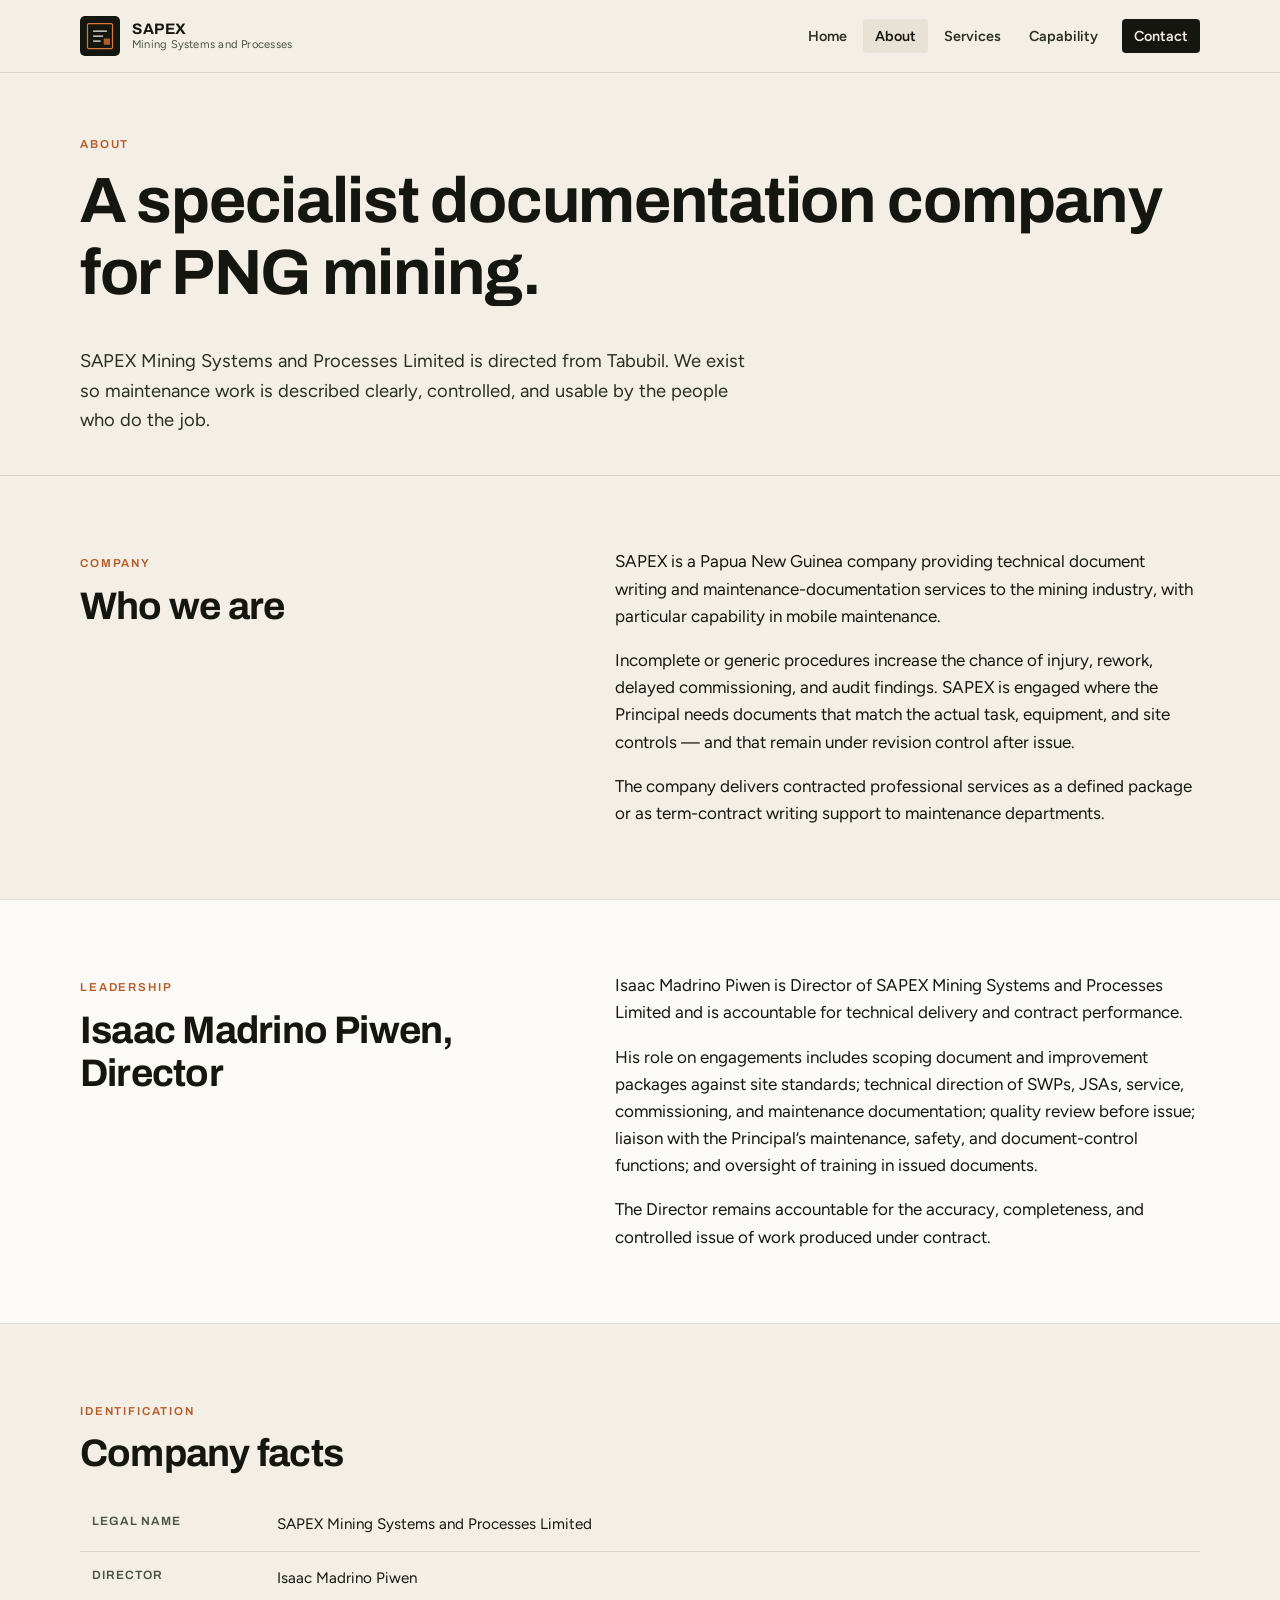
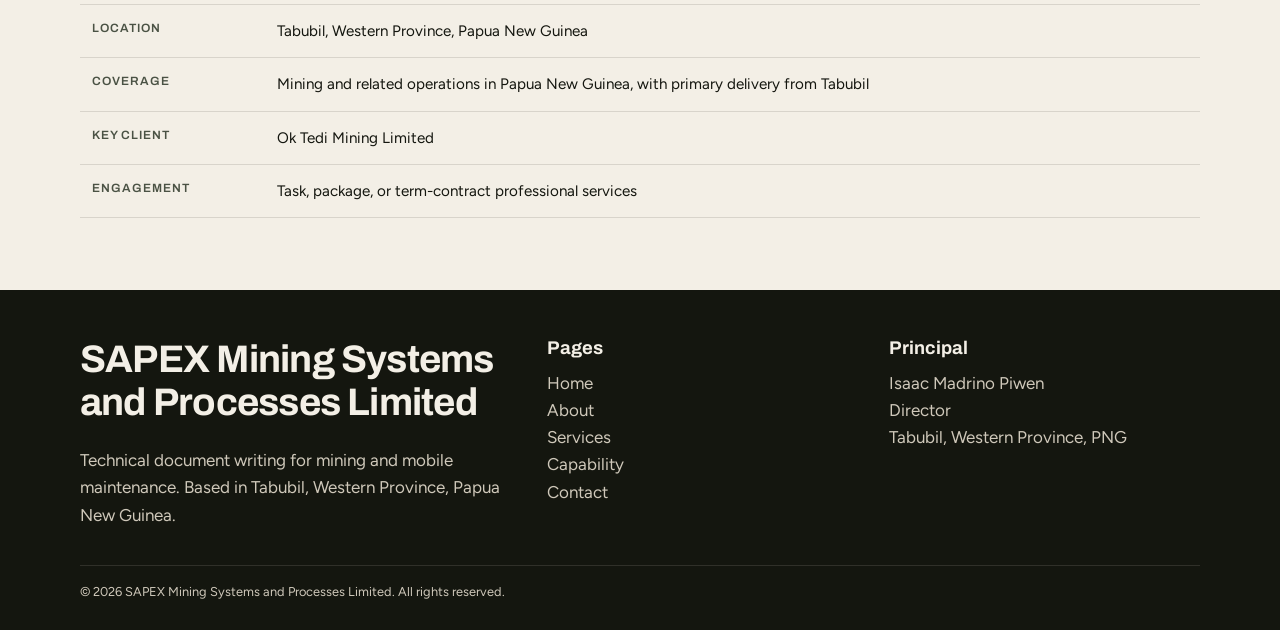
==== about.html @ cb3ca855 "Initial SAPEX website version" ====
<!DOCTYPE html>
<html lang="en-PG">
<head>
  <meta charset="utf-8">
  <meta name="viewport" content="width=device-width, initial-scale=1">
  <title>About — SAPEX Mining Systems and Processes Limited</title>
  <meta name="description" content="About SAPEX Mining Systems and Processes Limited, Director Isaac Madrino Piwen, and the Tabubil-based technical documentation practice.">
  <link rel="icon" href="assets/img/logo.svg" type="image/svg+xml">
  <link rel="preconnect" href="https://fonts.googleapis.com">
  <link rel="preconnect" href="https://fonts.gstatic.com" crossorigin>
  <link href="https://fonts.googleapis.com/css2?family=Archivo:wght@600;700&family=Figtree:wght@400;600&display=swap" rel="stylesheet">
  <link rel="stylesheet" href="assets/css/styles.css">
</head>
<body>
  <header class="site-header" id="site-header"></header>
  <main>
    <section class="page-hero">
      <div class="wrap">
        <p class="eyebrow">About</p>
        <h1>A specialist documentation company for PNG mining.</h1>
        <p class="lede">SAPEX Mining Systems and Processes Limited is directed from Tabubil. We exist so maintenance work is described clearly, controlled, and usable by the people who do the job.</p>
      </div>
    </section>

    <section class="section">
      <div class="wrap split">
        <div>
          <p class="eyebrow">Company</p>
          <h2>Who we are</h2>
        </div>
        <div>
          <p>SAPEX is a Papua New Guinea company providing technical document writing and maintenance-documentation services to the mining industry, with particular capability in mobile maintenance.</p>
          <p>Incomplete or generic procedures increase the chance of injury, rework, delayed commissioning, and audit findings. SAPEX is engaged where the Principal needs documents that match the actual task, equipment, and site controls — and that remain under revision control after issue.</p>
          <p>The company delivers contracted professional services as a defined package or as term-contract writing support to maintenance departments.</p>
        </div>
      </div>
    </section>

    <section class="section section-muted">
      <div class="wrap split">
        <div>
          <p class="eyebrow">Leadership</p>
          <h2>Isaac Madrino Piwen, Director</h2>
        </div>
        <div>
          <p>Isaac Madrino Piwen is Director of SAPEX Mining Systems and Processes Limited and is accountable for technical delivery and contract performance.</p>
          <p>His role on engagements includes scoping document and improvement packages against site standards; technical direction of SWPs, JSAs, service, commissioning, and maintenance documentation; quality review before issue; liaison with the Principal’s maintenance, safety, and document-control functions; and oversight of training in issued documents.</p>
          <p>The Director remains accountable for the accuracy, completeness, and controlled issue of work produced under contract.</p>
        </div>
      </div>
    </section>

    <section class="section">
      <div class="wrap">
        <p class="eyebrow">Identification</p>
        <h2>Company facts</h2>
        <table>
          <tbody>
            <tr><th>Legal name</th><td>SAPEX Mining Systems and Processes Limited</td></tr>
            <tr><th>Director</th><td>Isaac Madrino Piwen</td></tr>
            <tr><th>Location</th><td>Tabubil, Western Province, Papua New Guinea</td></tr>
            <tr><th>Coverage</th><td>Mining and related operations in Papua New Guinea, with primary delivery from Tabubil</td></tr>
            <tr><th>Key client</th><td>Ok Tedi Mining Limited</td></tr>
            <tr><th>Engagement</th><td>Task, package, or term-contract professional services</td></tr>
          </tbody>
        </table>
      </div>
    </section>
  </main>
  <footer class="site-footer" id="site-footer"></footer>
  <script src="assets/js/main.js"></script>
</body>
</html>
---- assets/css/styles.css ----
:root {
  --ink: #14160f;
  --ink-soft: #2a2e24;
  --paper: #f3efe6;
  --paper-2: #e8e2d6;
  --white: #fcfaf6;
  --copper: #b85a28;
  --copper-2: #d4783c;
  --slate: #4a5244;
  --line: rgba(20, 22, 15, 0.12);
  --line-strong: rgba(20, 22, 15, 0.22);
  --max: 1120px;
  --nav-h: 72px;
  --shadow: none;
  --ease: cubic-bezier(0.22, 1, 0.36, 1);
  --font: "Figtree", "Segoe UI", sans-serif;
  --display: "Archivo", "Segoe UI", sans-serif;
}

*,
*::before,
*::after {
  box-sizing: border-box;
}

html {
  scroll-behavior: smooth;
}

body {
  margin: 0;
  font-family: var(--font);
  color: var(--ink);
  background: var(--paper);
  font-size: 17px;
  line-height: 1.6;
  min-height: 100vh;
}

img,
svg {
  max-width: 100%;
  display: block;
}

a {
  color: inherit;
  text-decoration: none;
}

h1,
h2,
h3,
h4 {
  font-family: var(--display);
  font-weight: 700;
  line-height: 1.12;
  letter-spacing: -0.02em;
  margin: 0 0 0.6em;
}

h1 {
  font-size: clamp(2.4rem, 5vw, 4.2rem);
}

h2 {
  font-size: clamp(1.7rem, 3vw, 2.4rem);
}

h3 {
  font-size: 1.15rem;
  letter-spacing: 0;
}

p {
  margin: 0 0 1em;
}

p:last-child {
  margin-bottom: 0;
}

.wrap {
  width: min(var(--max), calc(100% - 40px));
  margin-inline: auto;
}

.eyebrow {
  display: inline-block;
  font-family: var(--display);
  font-size: 0.72rem;
  font-weight: 600;
  letter-spacing: 0.16em;
  text-transform: uppercase;
  color: var(--copper);
  margin-bottom: 12px;
}

.lede {
  font-size: 1.15rem;
  color: var(--ink-soft);
  max-width: 42rem;
}

/* Header */
.site-header {
  position: sticky;
  top: 0;
  z-index: 40;
  background: rgba(243, 239, 230, 0.92);
  backdrop-filter: blur(12px);
  border-bottom: 1px solid var(--line);
}

.nav {
  height: var(--nav-h);
  display: flex;
  align-items: center;
  justify-content: space-between;
  gap: 24px;
}

.brand {
  display: flex;
  align-items: center;
  gap: 12px;
  min-width: 0;
}

.brand img {
  width: 40px;
  height: 40px;
}

.brand-text {
  display: flex;
  flex-direction: column;
  line-height: 1.1;
}

.brand-text strong {
  font-family: var(--display);
  font-size: 0.95rem;
  letter-spacing: 0.04em;
}

.brand-text span {
  font-size: 0.7rem;
  color: var(--slate);
  letter-spacing: 0.02em;
}

.nav-links {
  display: flex;
  align-items: center;
  gap: 4px;
  list-style: none;
  margin: 0;
  padding: 0;
}

.nav-links a {
  padding: 8px 12px;
  font-size: 0.9rem;
  font-weight: 600;
  color: var(--ink-soft);
  border-radius: 4px;
}

.nav-links a:hover,
.nav-links a[aria-current="page"] {
  color: var(--ink);
  background: var(--paper-2);
}

.nav-cta {
  background: var(--ink) !important;
  color: var(--paper) !important;
  margin-left: 8px;
}

.nav-cta:hover {
  background: var(--copper) !important;
}

.menu-toggle {
  display: none;
  border: 1px solid var(--line-strong);
  background: transparent;
  width: 44px;
  height: 44px;
  border-radius: 4px;
  cursor: pointer;
}

.menu-toggle span {
  display: block;
  width: 18px;
  height: 2px;
  background: var(--ink);
  margin: 4px auto;
}

/* Buttons */
.btn {
  display: inline-flex;
  align-items: center;
  justify-content: center;
  gap: 8px;
  min-height: 48px;
  padding: 0 22px;
  font-family: var(--display);
  font-weight: 600;
  font-size: 0.92rem;
  letter-spacing: 0.02em;
  border-radius: 4px;
  border: 1px solid transparent;
  cursor: pointer;
  transition: background 0.2s var(--ease), color 0.2s var(--ease);
}

.btn-primary {
  background: var(--copper);
  color: var(--white);
}

.btn-primary:hover {
  background: var(--ink);
}

.btn-ghost {
  background: transparent;
  color: var(--ink);
  border-color: var(--line-strong);
}

.btn-ghost:hover {
  background: var(--ink);
  color: var(--paper);
}

.btn-row {
  display: flex;
  flex-wrap: wrap;
  gap: 12px;
  margin-top: 28px;
}

/* Hero */
.hero {
  padding: 72px 0 64px;
  border-bottom: 1px solid var(--line);
  background:
    linear-gradient(90deg, transparent 79px, var(--line) 79px, var(--line) 80px, transparent 80px),
    linear-gradient(var(--paper), var(--paper));
  background-size: 80px 80px, auto;
}

.hero-grid {
  display: grid;
  grid-template-columns: 1.3fr 0.9fr;
  gap: 48px;
  align-items: end;
}

.hero-panel {
  background: var(--ink);
  color: var(--paper);
  padding: 28px;
  min-height: 280px;
  display: flex;
  flex-direction: column;
  justify-content: space-between;
}

.hero-panel p {
  color: #cfc8ba;
  font-size: 0.95rem;
}

.hero-meta {
  display: grid;
  grid-template-columns: 1fr 1fr;
  gap: 16px;
  margin-top: 24px;
  padding-top: 20px;
  border-top: 1px solid rgba(243, 239, 230, 0.16);
}

.hero-meta span {
  display: block;
  font-size: 0.7rem;
  letter-spacing: 0.12em;
  text-transform: uppercase;
  color: var(--copper-2);
}

.hero-meta strong {
  font-family: var(--display);
  font-size: 0.95rem;
  font-weight: 600;
}

/* Sections */
.section {
  padding: 72px 0;
}

.section-muted {
  background: var(--white);
  border-block: 1px solid var(--line);
}

.split {
  display: grid;
  grid-template-columns: 0.9fr 1.1fr;
  gap: 56px;
  align-items: start;
}

.cards {
  display: grid;
  grid-template-columns: repeat(3, 1fr);
  gap: 16px;
}

.card {
  background: var(--white);
  border: 1px solid var(--line);
  padding: 22px;
  min-height: 180px;
}

.card-dark {
  background: var(--ink);
  color: var(--paper);
  border-color: var(--ink);
}

.card-dark p {
  color: #cfc8ba;
}

.card h3 {
  margin-bottom: 8px;
}

.num {
  font-family: var(--display);
  font-size: 0.75rem;
  letter-spacing: 0.14em;
  color: var(--copper);
  margin-bottom: 10px;
}

.list-plain {
  list-style: none;
  margin: 0;
  padding: 0;
}

.list-plain li {
  padding: 12px 0;
  border-bottom: 1px solid var(--line);
  display: flex;
  justify-content: space-between;
  gap: 16px;
}

.list-plain li:last-child {
  border-bottom: 0;
}

.stat-row {
  display: grid;
  grid-template-columns: repeat(4, 1fr);
  gap: 1px;
  background: var(--line-strong);
  border: 1px solid var(--line-strong);
}

.stat {
  background: var(--paper);
  padding: 22px;
}

.stat b {
  display: block;
  font-family: var(--display);
  font-size: 1.35rem;
  margin-bottom: 4px;
}

.stat span {
  color: var(--slate);
  font-size: 0.88rem;
}

.page-hero {
  padding: 56px 0 40px;
  border-bottom: 1px solid var(--line);
}

.service-block {
  display: grid;
  grid-template-columns: 180px 1fr;
  gap: 24px;
  padding: 28px 0;
  border-bottom: 1px solid var(--line);
}

.service-block:last-child {
  border-bottom: 0;
}

table {
  width: 100%;
  border-collapse: collapse;
  font-size: 0.95rem;
}

th,
td {
  text-align: left;
  padding: 14px 12px;
  border-bottom: 1px solid var(--line);
  vertical-align: top;
}

th {
  font-family: var(--display);
  font-size: 0.75rem;
  letter-spacing: 0.08em;
  text-transform: uppercase;
  color: var(--slate);
  font-weight: 600;
}

.form {
  display: grid;
  gap: 14px;
}

label {
  display: grid;
  gap: 6px;
  font-size: 0.88rem;
  font-weight: 600;
}

input,
select,
textarea {
  font: inherit;
  padding: 12px 14px;
  border: 1px solid var(--line-strong);
  background: var(--white);
  color: var(--ink);
  border-radius: 4px;
}

textarea {
  min-height: 140px;
  resize: vertical;
}

.form-status {
  min-height: 1.4em;
  font-size: 0.92rem;
}

.form-status.ok {
  color: #2d5a32;
}

.form-status.err {
  color: #8a2a1a;
}

.site-footer {
  background: var(--ink);
  color: #cfc8ba;
  padding: 48px 0 28px;
}

.footer-grid {
  display: grid;
  grid-template-columns: 1.4fr 1fr 1fr;
  gap: 32px;
  margin-bottom: 36px;
}

.site-footer h2,
.site-footer h3 {
  color: var(--paper);
}

.site-footer a:hover {
  color: var(--copper-2);
}

.legal {
  border-top: 1px solid rgba(243, 239, 230, 0.12);
  padding-top: 16px;
  font-size: 0.8rem;
}

@media (max-width: 900px) {
  .hero-grid,
  .split,
  .cards,
  .stat-row,
  .footer-grid,
  .service-block {
    grid-template-columns: 1fr;
  }

  .menu-toggle {
    display: inline-block;
  }

  .nav-links {
    display: none;
    position: absolute;
    left: 0;
    right: 0;
    top: var(--nav-h);
    background: var(--paper);
    border-bottom: 1px solid var(--line);
    flex-direction: column;
    align-items: stretch;
    padding: 12px 20px 20px;
  }

  .nav-links.open {
    display: flex;
  }

  .nav-cta {
    margin-left: 0;
    text-align: center;
  }
}

@media (max-width: 640px) {
  .wrap {
    width: min(var(--max), calc(100% - 28px));
  }

  .hero {
    padding-top: 40px;
  }

  .hero-meta {
    grid-template-columns: 1fr;
  }
}
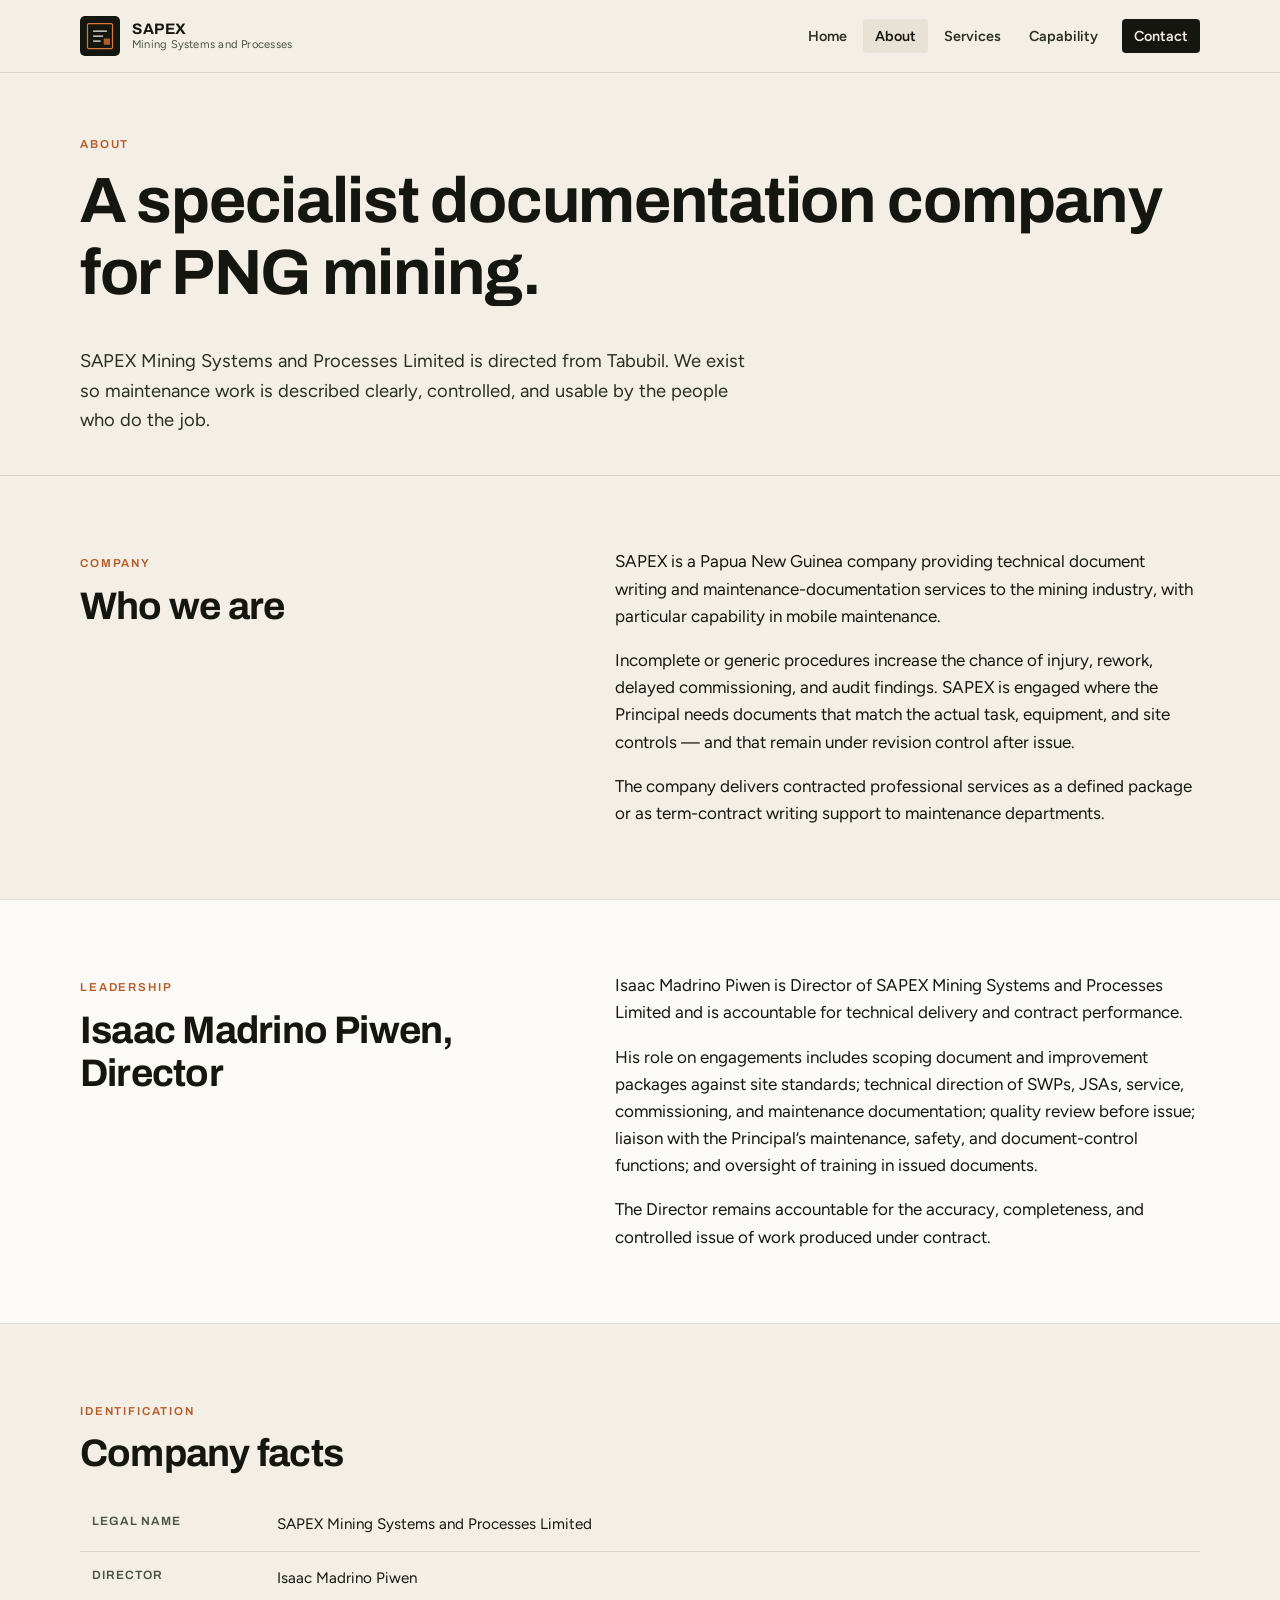
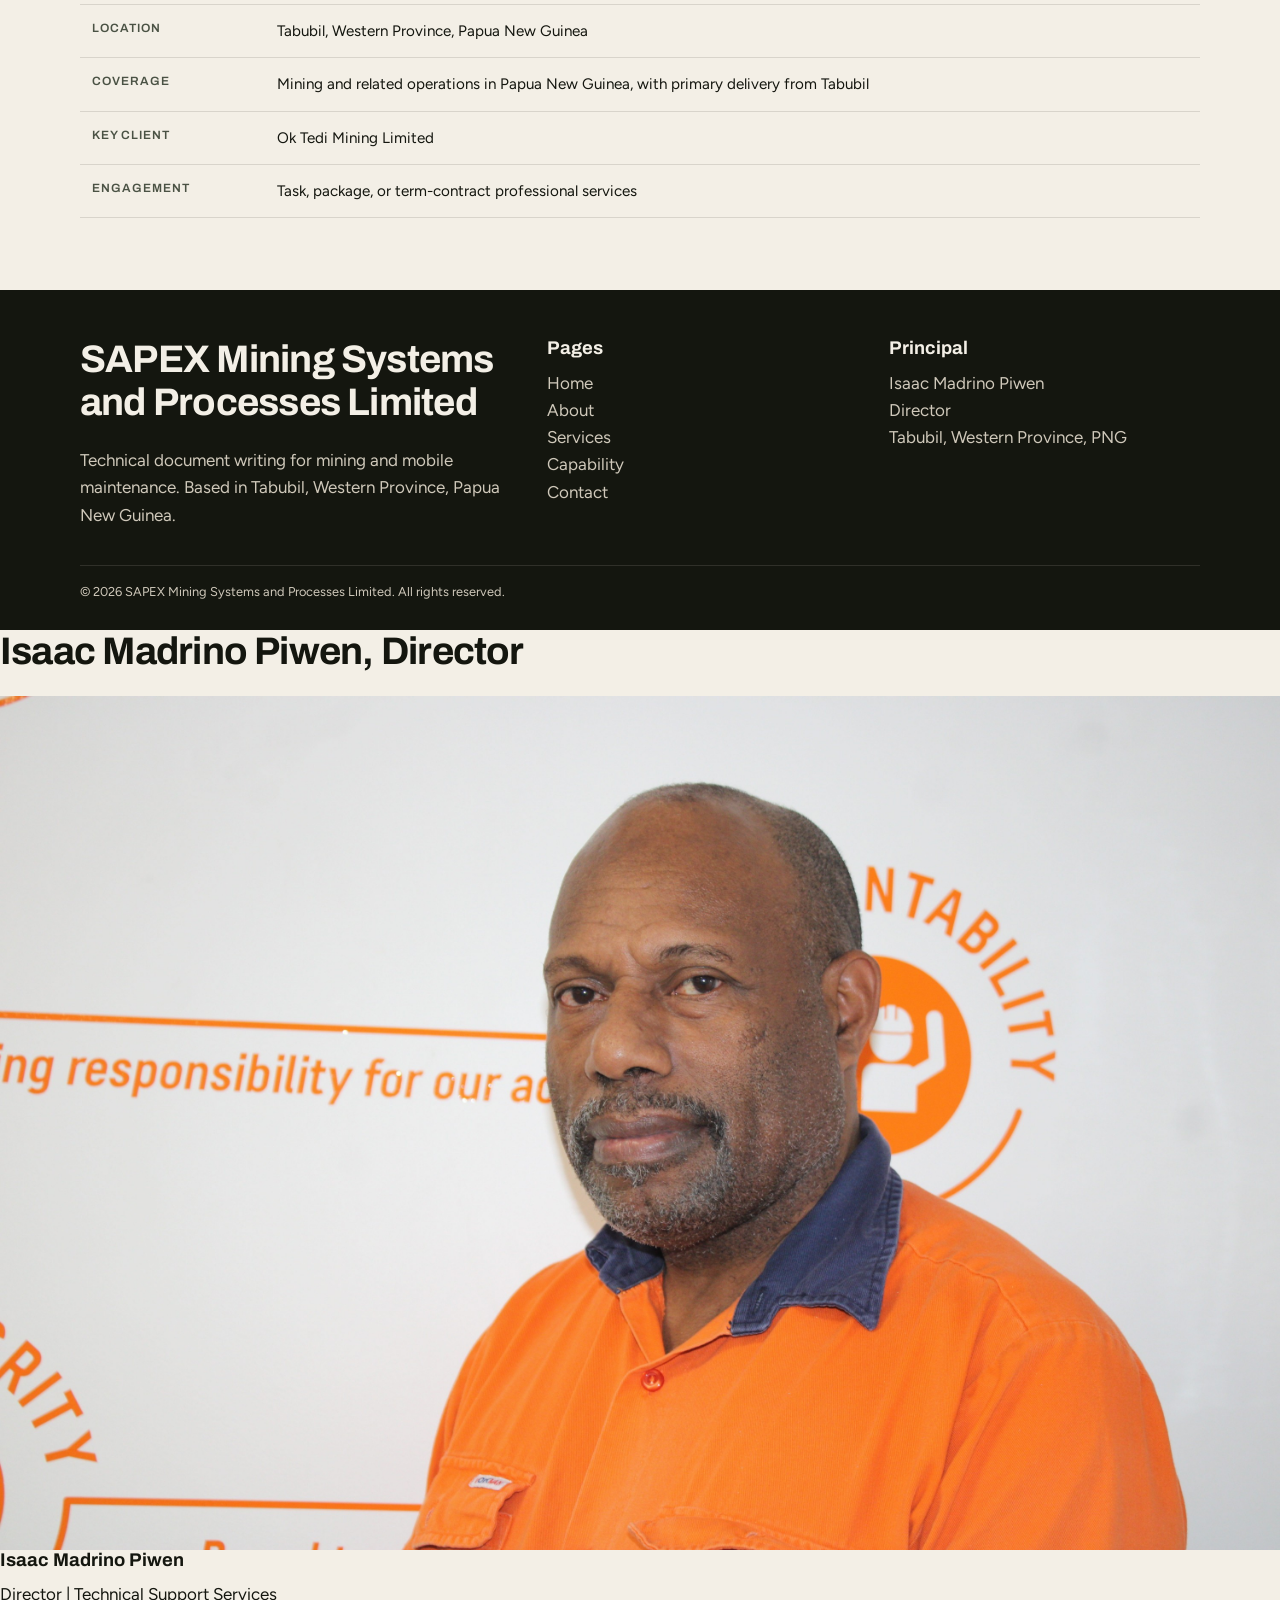
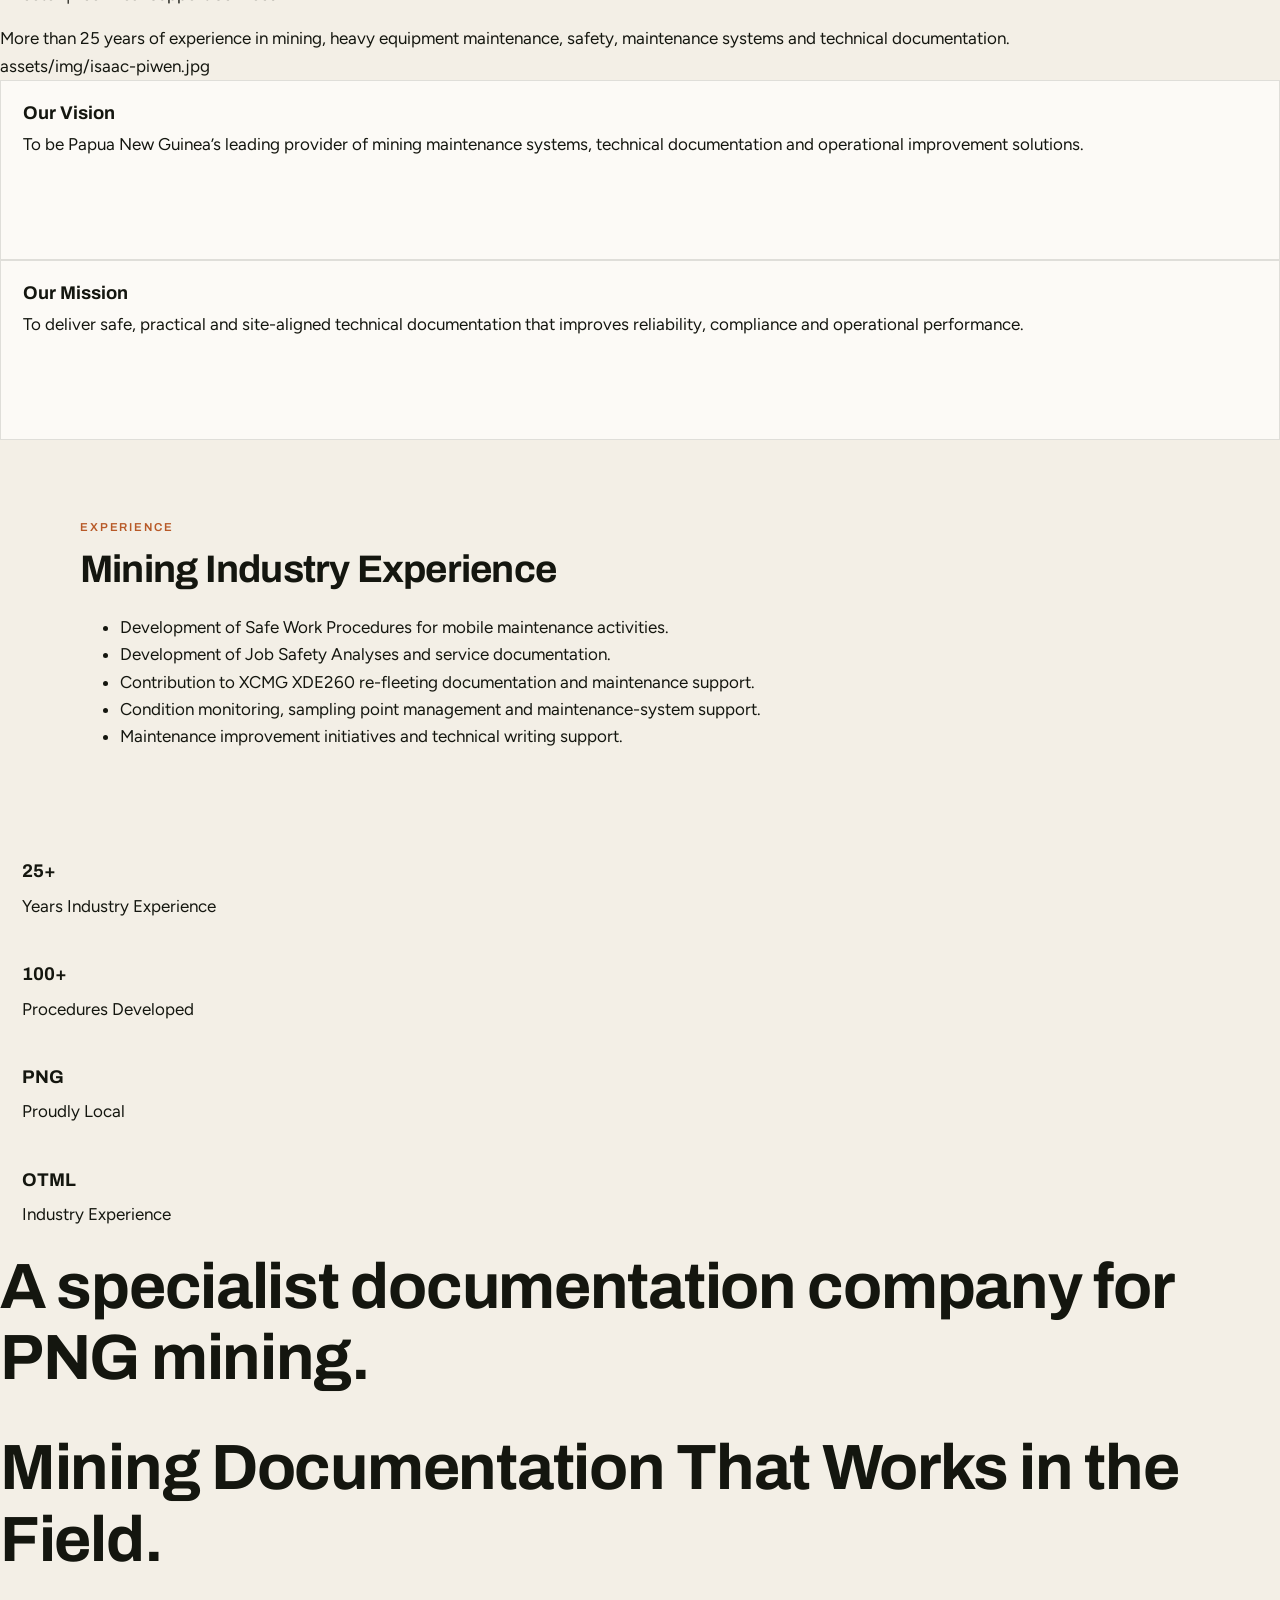
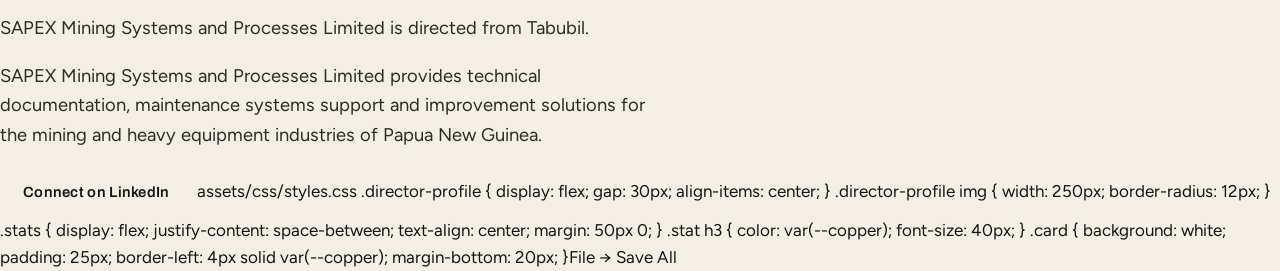
==== commit 77cadd61: "Added director profile and images" ====
--- a/about.html
+++ b/about.html
@@ -70,4 +70,165 @@
   <footer class="site-footer" id="site-footer"></footer>
   <script src="assets/js/main.js"></script>
 </body>
-</html>
+</html><h2>Isaac Madrino Piwen, Director</h2>
+<div class="director-profile">
+  <img src="assets/img/isaac-piwen.jpg"
+       alt="Director of SAPEX">
+
+  <div>
+    <h3>Isaac Madrino Piwen</h3>
+    <p>Director | Technical Support Services</p>
+
+    <p>
+      More than 25 years of experience in mining,
+      heavy equipment maintenance, safety,
+      maintenance systems and technical documentation.
+    </p>
+  </div>
+</div>
+assets/img/isaac-piwen.jpg
+<section class="vision-mission">
+
+<div class="card">
+<h3>Our Vision</h3>
+
+<p>
+To be Papua New Guinea’s leading provider of mining
+maintenance systems, technical documentation and
+operational improvement solutions.
+</p>
+
+</div>
+
+<div class="card">
+<h3>Our Mission</h3>
+
+<p>
+To deliver safe, practical and site-aligned technical
+documentation that improves reliability,
+compliance and operational performance.
+</p>
+
+</div>
+
+</section>
+<section class="section">
+
+<div class="wrap">
+
+<p class="eyebrow">Experience</p>
+
+<h2>Mining Industry Experience</h2>
+
+<ul>
+
+<li>
+Development of Safe Work Procedures for mobile
+maintenance activities.
+</li>
+
+<li>
+Development of Job Safety Analyses and service
+documentation.
+</li>
+
+<li>
+Contribution to XCMG XDE260 re-fleeting
+documentation and maintenance support.
+</li>
+
+<li>
+Condition monitoring, sampling point management
+and maintenance-system support.
+</li>
+
+<li>
+Maintenance improvement initiatives and technical
+writing support.
+</li>
+
+</ul>
+
+</div>
+
+</section>
+<section class="stats">
+
+<div class="stat">
+<h3>25+</h3>
+<p>Years Industry Experience</p>
+</div>
+
+<div class="stat">
+<h3>100+</h3>
+<p>Procedures Developed</p>
+</div>
+
+<div class="stat">
+<h3>PNG</h3>
+<p>Proudly Local</p>
+</div>
+
+<div class="stat">
+<h3>OTML</h3>
+<p>Industry Experience</p>
+</div>
+
+</section>
+<h1>
+A specialist documentation company for PNG mining.
+</h1>
+<h1>
+Mining Documentation That Works in the Field.
+</h1>
+<p class="lede">
+SAPEX Mining Systems and Processes Limited is directed from Tabubil.
+</p>
+<p class="lede">
+
+SAPEX Mining Systems and Processes Limited
+provides technical documentation, maintenance
+systems support and improvement solutions for
+the mining and heavy equipment industries of
+Papua New Guinea.
+
+</p>
+<a class="btn"
+href="https://www.linkedin.com/in/isaac-madrino-piwen-aa2943119">
+
+Connect on LinkedIn
+
+</a>
+assets/css/styles.css
+.director-profile {
+  display: flex;
+  gap: 30px;
+  align-items: center;
+}
+
+.director-profile img {
+  width: 250px;
+  border-radius: 12px;
+}
+
+.stats {
+  display: flex;
+  justify-content: space-between;
+  text-align: center;
+  margin: 50px 0;
+}
+
+.stat h3 {
+  color: var(--copper);
+  font-size: 40px;
+}
+
+.card {
+  background: white;
+  padding: 25px;
+  border-left: 4px solid var(--copper);
+  margin-bottom: 20px;
+}File → Save All
+
+
+
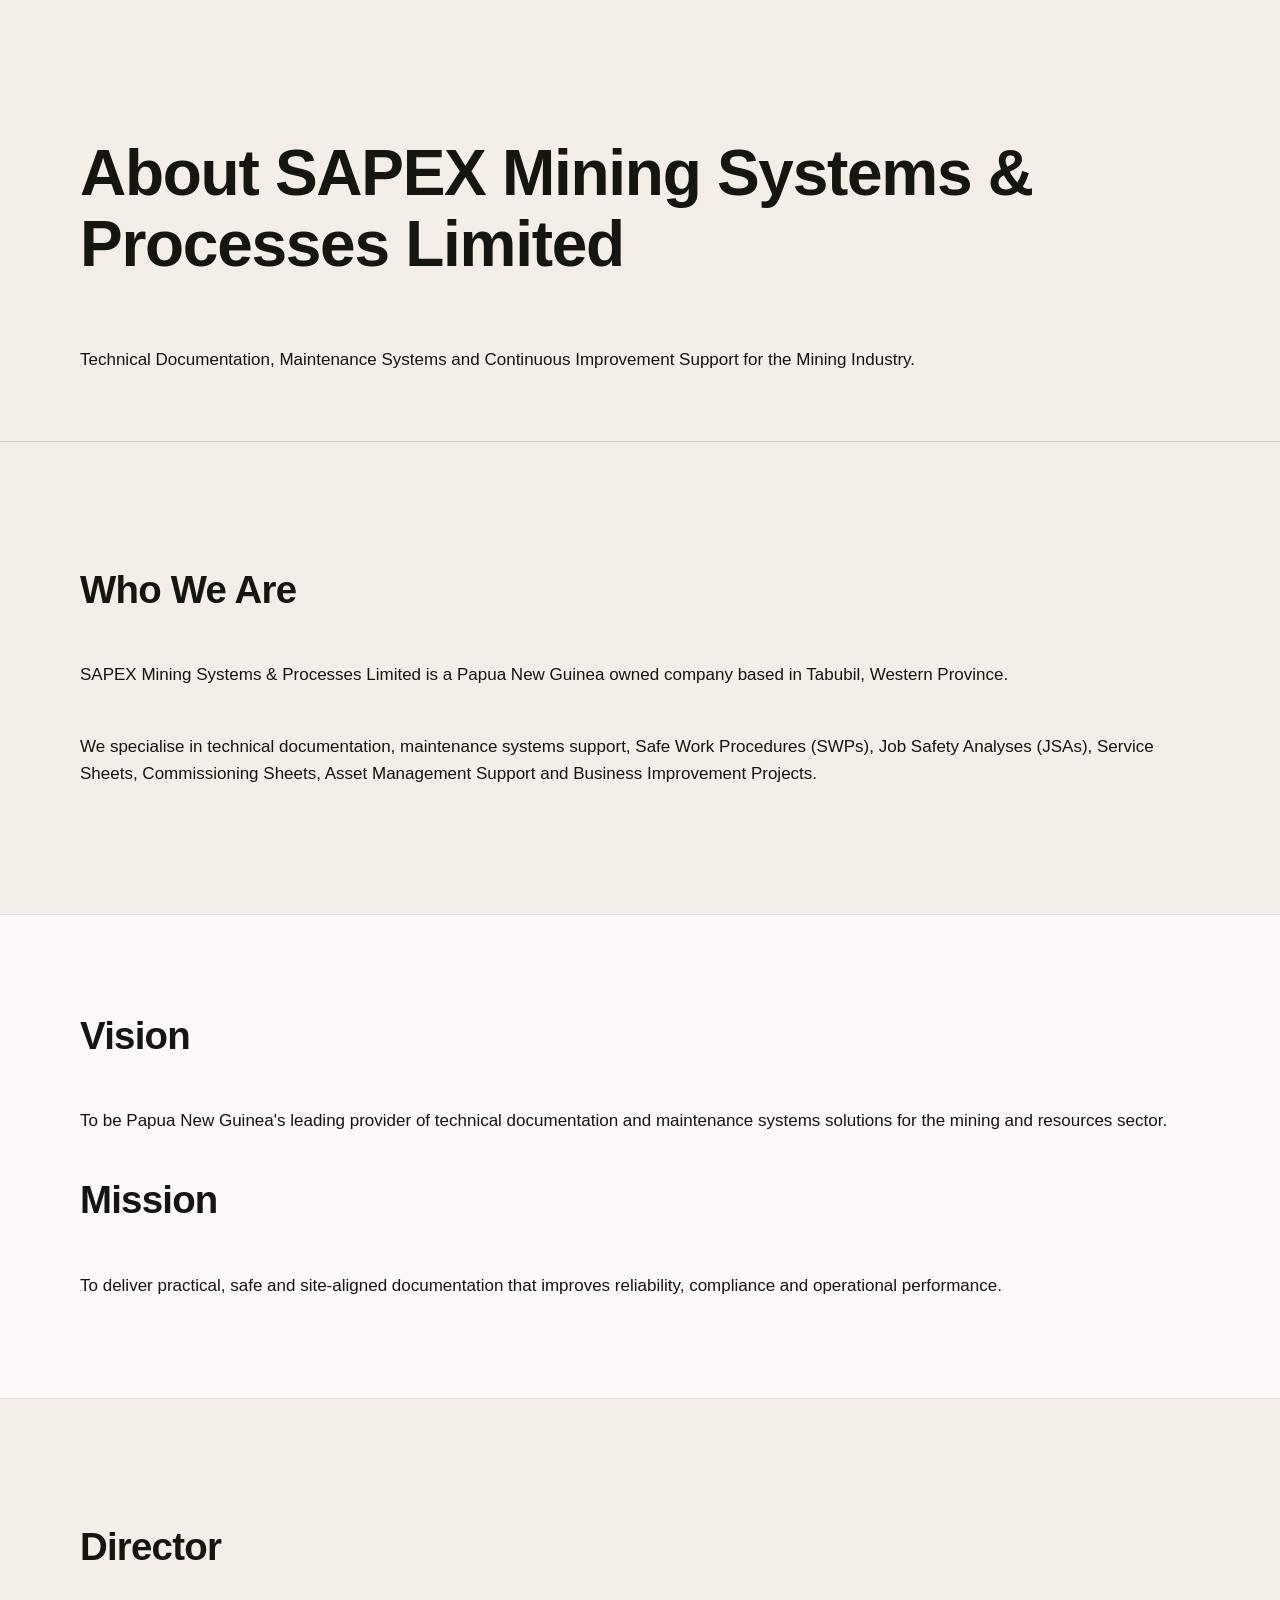
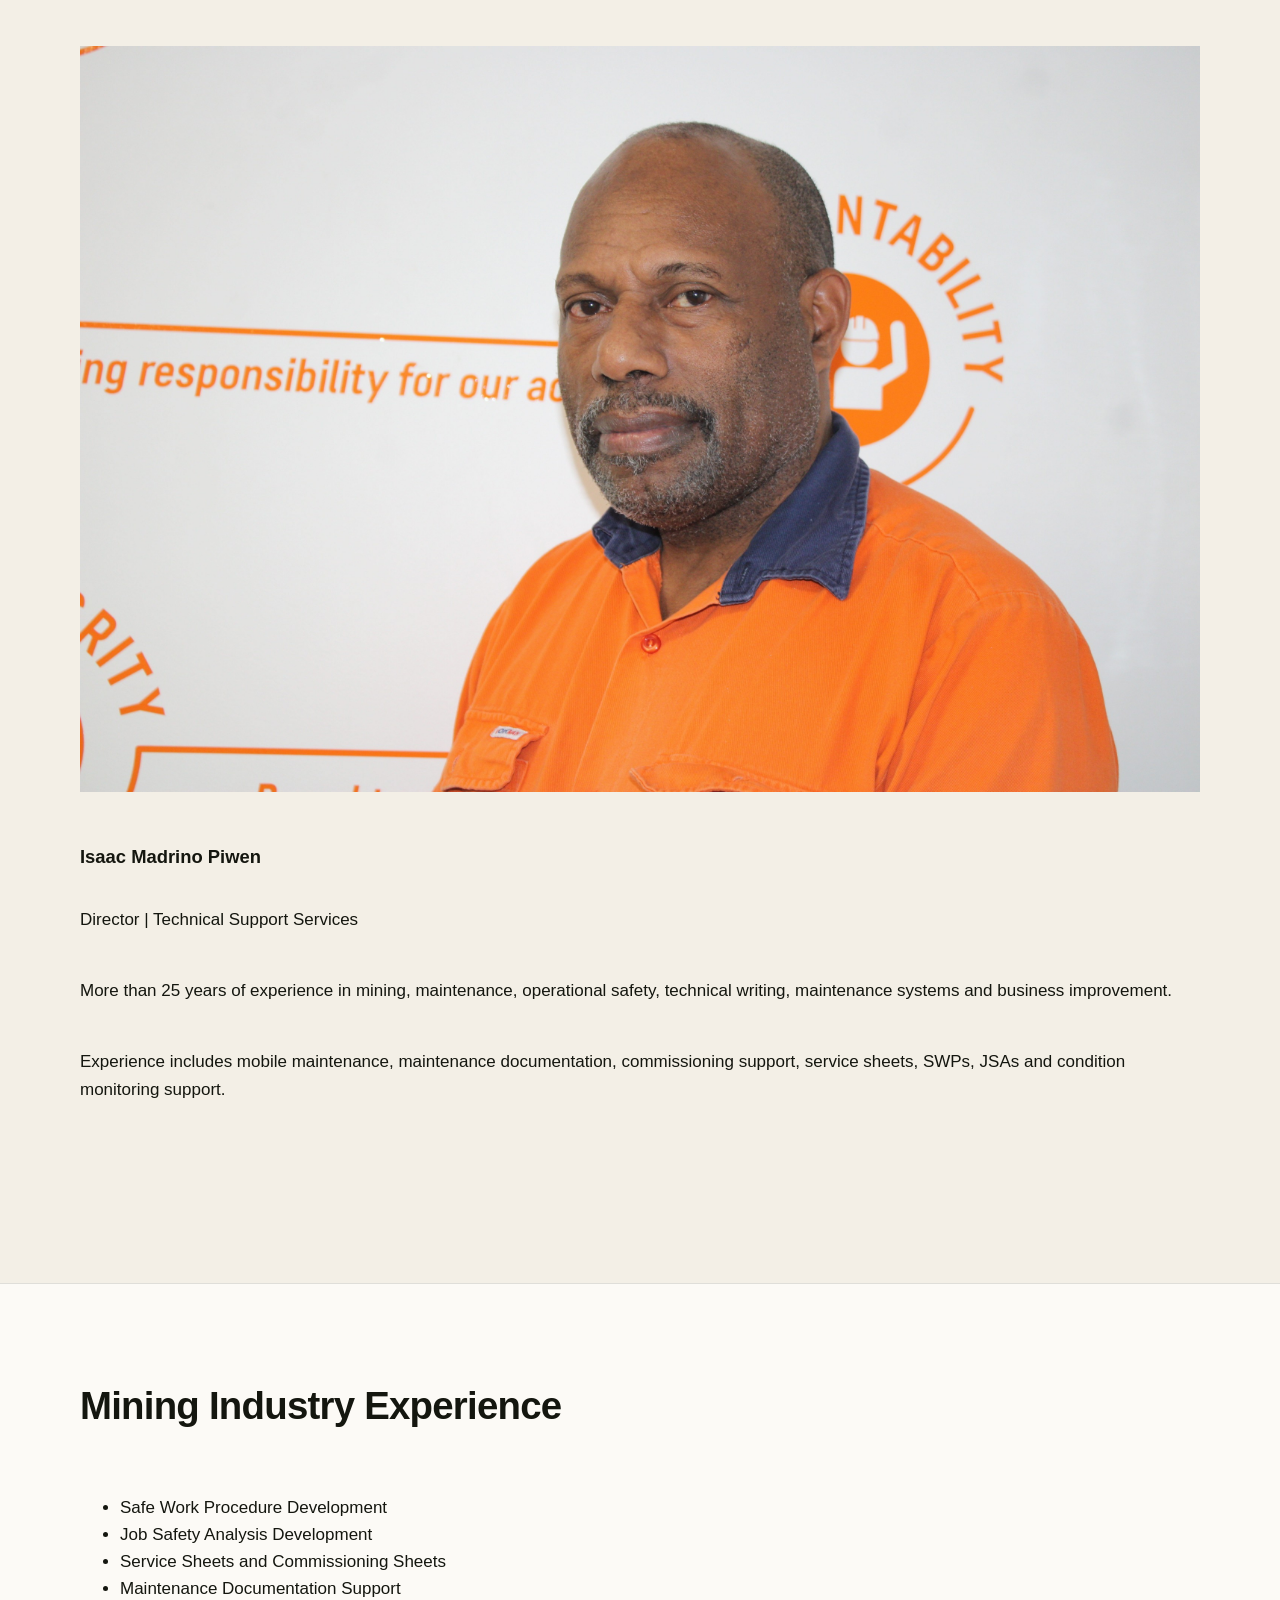
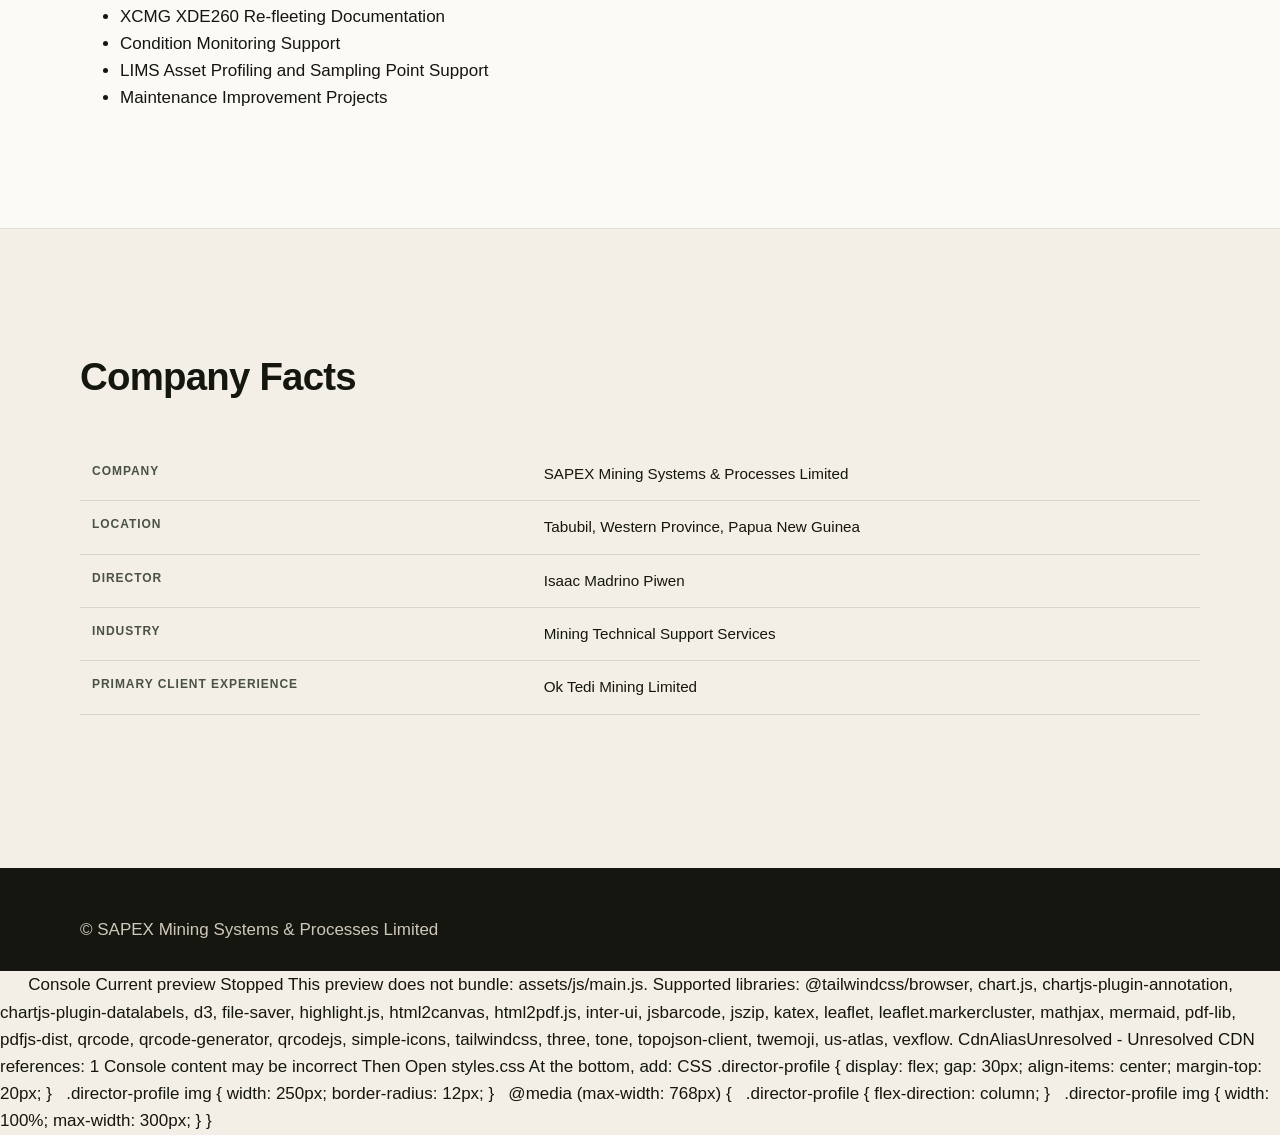
==== commit 272a5a7e: "Rebuilt About page" ====
--- a/about.html
+++ b/about.html
@@ -1,234 +1,214 @@
 <!DOCTYPE html>
 <html lang="en-PG">
+ 
 <head>
-  <meta charset="utf-8">
-  <meta name="viewport" content="width=device-width, initial-scale=1">
-  <title>About — SAPEX Mining Systems and Processes Limited</title>
-  <meta name="description" content="About SAPEX Mining Systems and Processes Limited, Director Isaac Madrino Piwen, and the Tabubil-based technical documentation practice.">
-  <link rel="icon" href="assets/img/logo.svg" type="image/svg+xml">
-  <link rel="preconnect" href="https://fonts.googleapis.com">
-  <link rel="preconnect" href="https://fonts.gstatic.com" crossorigin>
-  <link href="https://fonts.googleapis.com/css2?family=Archivo:wght@600;700&family=Figtree:wght@400;600&display=swap" rel="stylesheet">
-  <link rel="stylesheet" href="assets/css/styles.css">
+<meta charset="UTF-8">
+<meta name="viewport" content="width=device-width, initial-scale=1.0">
+ 
+<title>About SAPEX</title>
+ 
+<link rel="stylesheet" href="assets/css/styles.css">
 </head>
+ 
 <body>
-  <header class="site-header" id="site-header"></header>
-  <main>
-    <section class="page-hero">
-      <div class="wrap">
-        <p class="eyebrow">About</p>
-        <h1>A specialist documentation company for PNG mining.</h1>
-        <p class="lede">SAPEX Mining Systems and Processes Limited is directed from Tabubil. We exist so maintenance work is described clearly, controlled, and usable by the people who do the job.</p>
-      </div>
-    </section>
+ 
+<main>
+ 
+<section class="page-hero">
+<div class="wrap">
+ 
+<h1>About SAPEX Mining Systems & Processes Limited</h1>
+ 
+<p>
+Technical Documentation, Maintenance Systems and
+Continuous Improvement Support for the Mining Industry.
+</p>
+ 
+</div>
+</section>
+ 
+<section class="section">
+<div class="wrap">
+ 
+<h2>Who We Are</h2>
+ 
+<p>
+SAPEX Mining Systems & Processes Limited is a Papua New
+Guinea owned company based in Tabubil, Western Province.
+</p>
+ 
+<p>
+We specialise in technical documentation, maintenance
+systems support, Safe Work Procedures (SWPs), Job Safety
+Analyses (JSAs), Service Sheets, Commissioning Sheets,
+Asset Management Support and Business Improvement Projects.
+</p>
+ 
+</div>
+</section>
+ 
+<section class="section section-muted">
+<div class="wrap">
+ 
+<h2>Vision</h2>
+ 
+<p>
+To be Papua New Guinea's leading provider of technical
+documentation and maintenance systems solutions for the
+mining and resources sector.
+</p>
+ 
+<h2>Mission</h2>
+ 
+<p>
+To deliver practical, safe and site-aligned documentation
+that improves reliability, compliance and operational
+performance.
+</p>
+ 
+</div>
+</section>
+ 
+<section class="section">
+<div class="wrap">
+ 
+<h2>Director</h2>
+ 
+<div class="director-profile">
+ 
+<img src="assets/img/isaac-piwen.jpg"
+alt="Isaac Madrino Piwen">
+ 
+<div>
+ 
+<h3>Isaac Madrino Piwen</h3>
+ 
+<p>
+Director | Technical Support Services
+</p>
+ 
+<p>
+More than 25 years of experience in mining,
+maintenance, operational safety, technical writing,
+maintenance systems and business improvement.
+</p>
+ 
+<p>
+Experience includes mobile maintenance,
+maintenance documentation, commissioning support,
+service sheets, SWPs, JSAs and condition
+monitoring support.
+</p>
+ 
+</div>
+ 
+</div>
+ 
+</div>
+</section>
+ 
+<section class="section section-muted">
+<div class="wrap">
+ 
+<h2>Mining Industry Experience</h2>
+ 
+<ul>
+<li>Safe Work Procedure Development</li>
+<li>Job Safety Analysis Development</li>
+<li>Service Sheets and Commissioning Sheets</li>
+<li>Maintenance Documentation Support</li>
+<li>XCMG XDE260 Re-fleeting Documentation</li>
+<li>Condition Monitoring Support</li>
+<li>LIMS Asset Profiling and Sampling Point Support</li>
+<li>Maintenance Improvement Projects</li>
+</ul>
+ 
+</div>
+</section>
+ 
+<section class="section">
+<div class="wrap">
+ 
+<h2>Company Facts</h2>
+ 
+<table>
+ 
+<tr>
+<th>Company</th>
+<td>SAPEX Mining Systems & Processes Limited</td>
+</tr>
+ 
+<tr>
+<th>Location</th>
+<td>Tabubil, Western Province, Papua New Guinea</td>
+</tr>
+ 
+<tr>
+<th>Director</th>
+<td>Isaac Madrino Piwen</td>
+</tr>
+ 
+<tr>
+<th>Industry</th>
+<td>Mining Technical Support Services</td>
+</tr>
+ 
+<tr>
+<th>Primary Client Experience</th>
+<td>Ok Tedi Mining Limited</td>
+</tr>
+ 
+</table>
+ 
+</div>
+</section>
+ 
+</main>
+ 
+<footer class="site-footer">
+<div class="wrap">
+<p>
+© SAPEX Mining Systems & Processes Limited
+</p>
+</div>
+</footer>
+ 
+<script src="assets/js/main.js"></script>
+ 
+</body>
+ 
+</html>
+Console
+Current preview
+Stopped
+This preview does not bundle: assets/js/main.js. Supported libraries: @tailwindcss/browser, chart.js, chartjs-plugin-annotation, chartjs-plugin-datalabels, d3, file-saver, highlight.js, html2canvas, html2pdf.js, inter-ui, jsbarcode, jszip, katex, leaflet, leaflet.markercluster, mathjax, mermaid, pdf-lib, pdfjs-dist, qrcode, qrcode-generator, qrcodejs, simple-icons, tailwindcss, three, tone, topojson-client, twemoji, us-atlas, vexflow.
+CdnAliasUnresolved - Unresolved CDN references: 1
+Console content may be incorrect
+Then Open styles.css
 
-    <section class="section">
-      <div class="wrap split">
-        <div>
-          <p class="eyebrow">Company</p>
-          <h2>Who we are</h2>
-        </div>
-        <div>
-          <p>SAPEX is a Papua New Guinea company providing technical document writing and maintenance-documentation services to the mining industry, with particular capability in mobile maintenance.</p>
-          <p>Incomplete or generic procedures increase the chance of injury, rework, delayed commissioning, and audit findings. SAPEX is engaged where the Principal needs documents that match the actual task, equipment, and site controls — and that remain under revision control after issue.</p>
-          <p>The company delivers contracted professional services as a defined package or as term-contract writing support to maintenance departments.</p>
-        </div>
-      </div>
-    </section>
+At the bottom, add:
 
-    <section class="section section-muted">
-      <div class="wrap split">
-        <div>
-          <p class="eyebrow">Leadership</p>
-          <h2>Isaac Madrino Piwen, Director</h2>
-        </div>
-        <div>
-          <p>Isaac Madrino Piwen is Director of SAPEX Mining Systems and Processes Limited and is accountable for technical delivery and contract performance.</p>
-          <p>His role on engagements includes scoping document and improvement packages against site standards; technical direction of SWPs, JSAs, service, commissioning, and maintenance documentation; quality review before issue; liaison with the Principal’s maintenance, safety, and document-control functions; and oversight of training in issued documents.</p>
-          <p>The Director remains accountable for the accuracy, completeness, and controlled issue of work produced under contract.</p>
-        </div>
-      </div>
-    </section>
-
-    <section class="section">
-      <div class="wrap">
-        <p class="eyebrow">Identification</p>
-        <h2>Company facts</h2>
-        <table>
-          <tbody>
-            <tr><th>Legal name</th><td>SAPEX Mining Systems and Processes Limited</td></tr>
-            <tr><th>Director</th><td>Isaac Madrino Piwen</td></tr>
-            <tr><th>Location</th><td>Tabubil, Western Province, Papua New Guinea</td></tr>
-            <tr><th>Coverage</th><td>Mining and related operations in Papua New Guinea, with primary delivery from Tabubil</td></tr>
-            <tr><th>Key client</th><td>Ok Tedi Mining Limited</td></tr>
-            <tr><th>Engagement</th><td>Task, package, or term-contract professional services</td></tr>
-          </tbody>
-        </table>
-      </div>
-    </section>
-  </main>
-  <footer class="site-footer" id="site-footer"></footer>
-  <script src="assets/js/main.js"></script>
-</body>
-</html><h2>Isaac Madrino Piwen, Director</h2>
-<div class="director-profile">
-  <img src="assets/img/isaac-piwen.jpg"
-       alt="Director of SAPEX">
-
-  <div>
-    <h3>Isaac Madrino Piwen</h3>
-    <p>Director | Technical Support Services</p>
-
-    <p>
-      More than 25 years of experience in mining,
-      heavy equipment maintenance, safety,
-      maintenance systems and technical documentation.
-    </p>
-  </div>
-</div>
-assets/img/isaac-piwen.jpg
-<section class="vision-mission">
-
-<div class="card">
-<h3>Our Vision</h3>
-
-<p>
-To be Papua New Guinea’s leading provider of mining
-maintenance systems, technical documentation and
-operational improvement solutions.
-</p>
-
-</div>
-
-<div class="card">
-<h3>Our Mission</h3>
-
-<p>
-To deliver safe, practical and site-aligned technical
-documentation that improves reliability,
-compliance and operational performance.
-</p>
-
-</div>
-
-</section>
-<section class="section">
-
-<div class="wrap">
-
-<p class="eyebrow">Experience</p>
-
-<h2>Mining Industry Experience</h2>
-
-<ul>
-
-<li>
-Development of Safe Work Procedures for mobile
-maintenance activities.
-</li>
-
-<li>
-Development of Job Safety Analyses and service
-documentation.
-</li>
-
-<li>
-Contribution to XCMG XDE260 re-fleeting
-documentation and maintenance support.
-</li>
-
-<li>
-Condition monitoring, sampling point management
-and maintenance-system support.
-</li>
-
-<li>
-Maintenance improvement initiatives and technical
-writing support.
-</li>
-
-</ul>
-
-</div>
-
-</section>
-<section class="stats">
-
-<div class="stat">
-<h3>25+</h3>
-<p>Years Industry Experience</p>
-</div>
-
-<div class="stat">
-<h3>100+</h3>
-<p>Procedures Developed</p>
-</div>
-
-<div class="stat">
-<h3>PNG</h3>
-<p>Proudly Local</p>
-</div>
-
-<div class="stat">
-<h3>OTML</h3>
-<p>Industry Experience</p>
-</div>
-
-</section>
-<h1>
-A specialist documentation company for PNG mining.
-</h1>
-<h1>
-Mining Documentation That Works in the Field.
-</h1>
-<p class="lede">
-SAPEX Mining Systems and Processes Limited is directed from Tabubil.
-</p>
-<p class="lede">
-
-SAPEX Mining Systems and Processes Limited
-provides technical documentation, maintenance
-systems support and improvement solutions for
-the mining and heavy equipment industries of
-Papua New Guinea.
-
-</p>
-<a class="btn"
-href="https://www.linkedin.com/in/isaac-madrino-piwen-aa2943119">
-
-Connect on LinkedIn
-
-</a>
-assets/css/styles.css
+CSS
 .director-profile {
-  display: flex;
-  gap: 30px;
-  align-items: center;
-}
-
+display: flex;
+gap: 30px;
+align-items: center;
+margin-top: 20px;
+}
+ 
 .director-profile img {
-  width: 250px;
-  border-radius: 12px;
-}
-
-.stats {
-  display: flex;
-  justify-content: space-between;
-  text-align: center;
-  margin: 50px 0;
-}
-
-.stat h3 {
-  color: var(--copper);
-  font-size: 40px;
-}
-
-.card {
-  background: white;
-  padding: 25px;
-  border-left: 4px solid var(--copper);
-  margin-bottom: 20px;
-}File → Save All
-
-
-
+width: 250px;
+border-radius: 12px;
+}
+ 
+@media (max-width: 768px) {
+ 
+.director-profile {
+flex-direction: column;
+}
+ 
+.director-profile img {
+width: 100%;
+max-width: 300px;
+}
+}
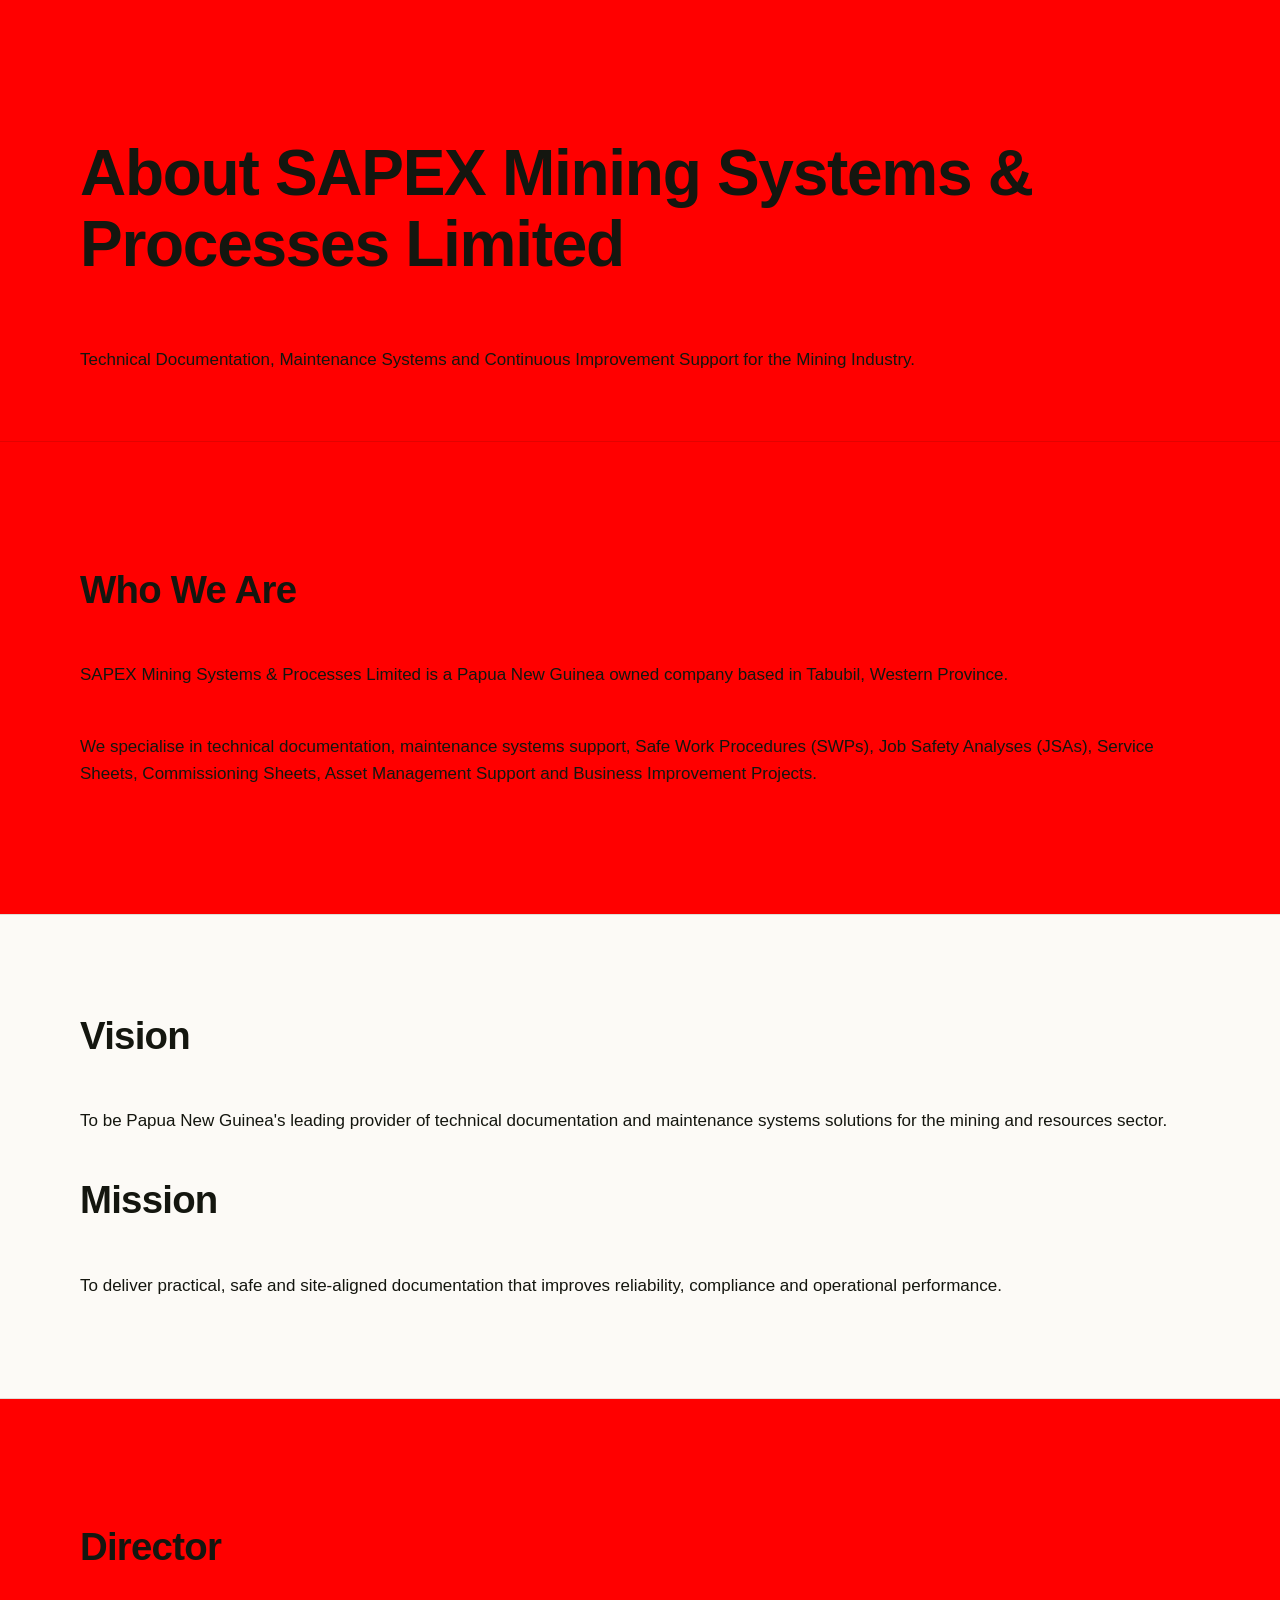
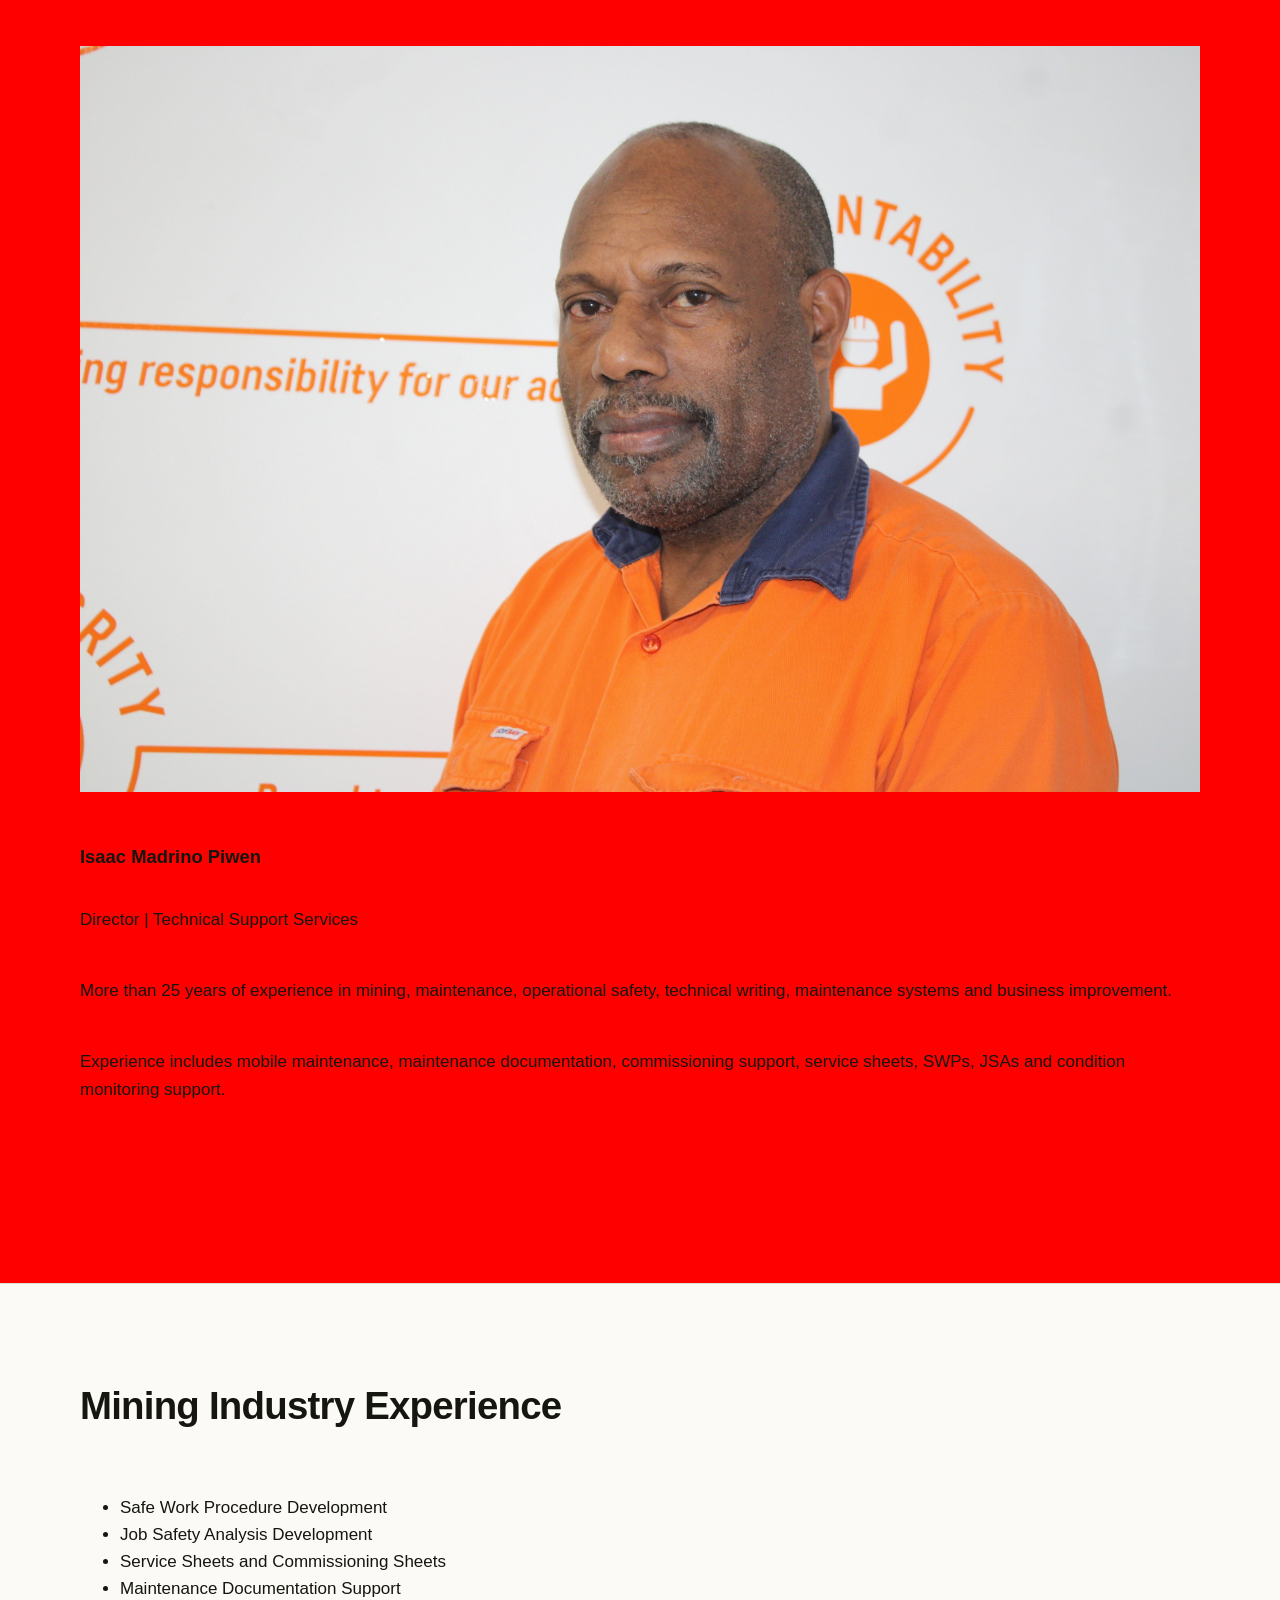
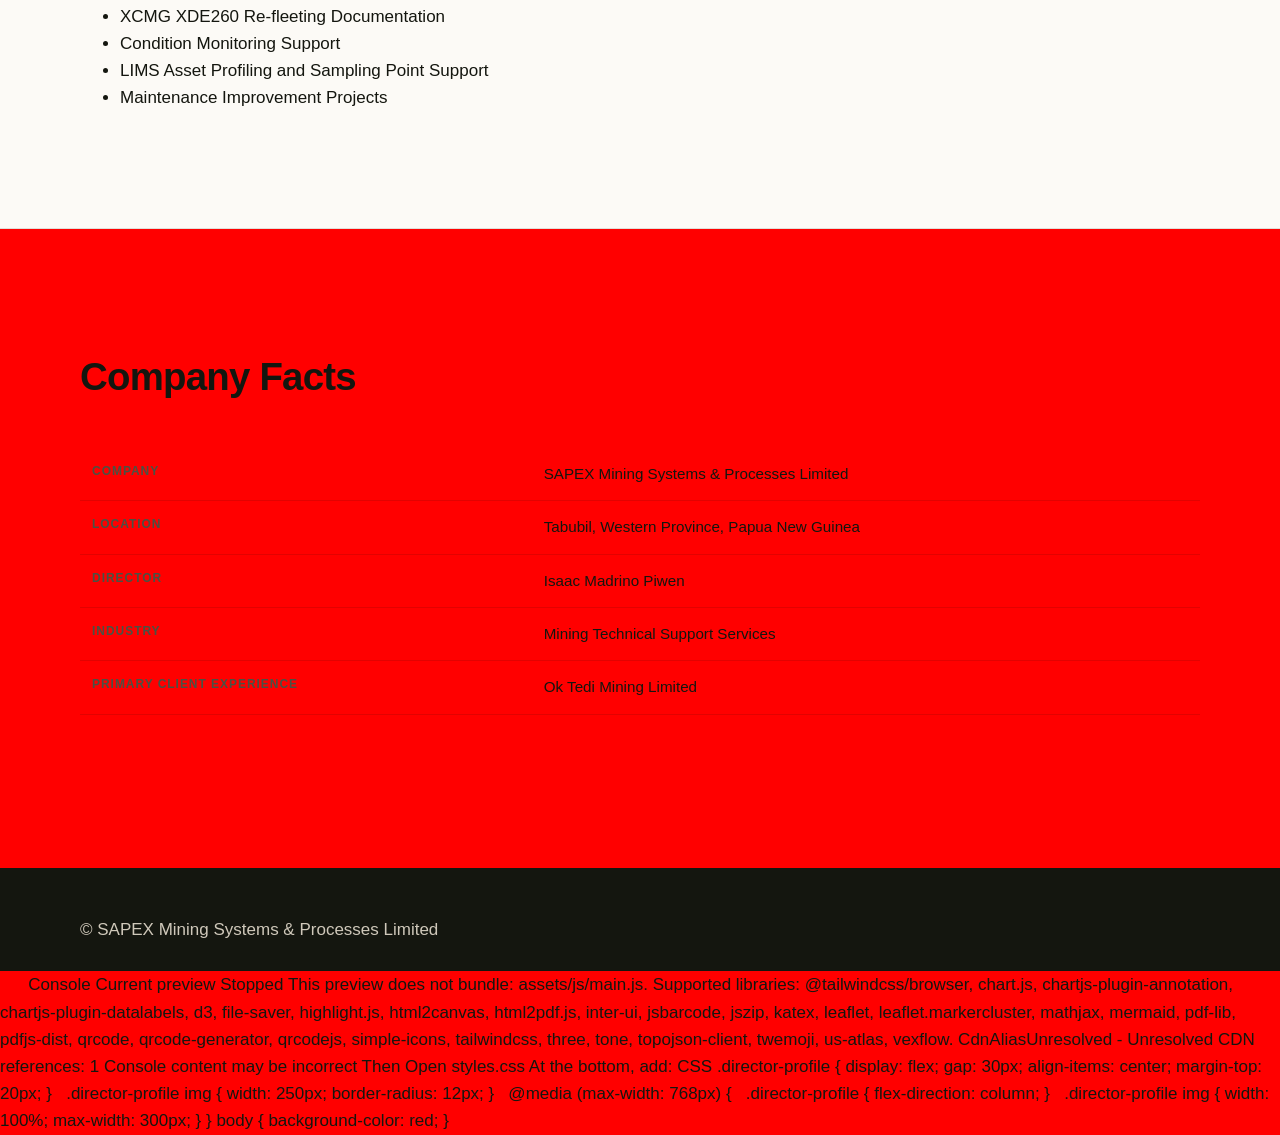
==== commit 2f8373a5: "Testing CSS changes" ====
--- a/about.html
+++ b/about.html
@@ -211,4 +211,7 @@
 width: 100%;
 max-width: 300px;
 }
+}
+body {
+    background-color: red;
 }
--- a/assets/css/styles.css
+++ b/assets/css/styles.css
@@ -555,3 +555,9 @@
     grid-template-columns: 1fr;
   }
 }
+body {
+    background-color: red;
+}
+body {
+    background-color: red !important;
+}
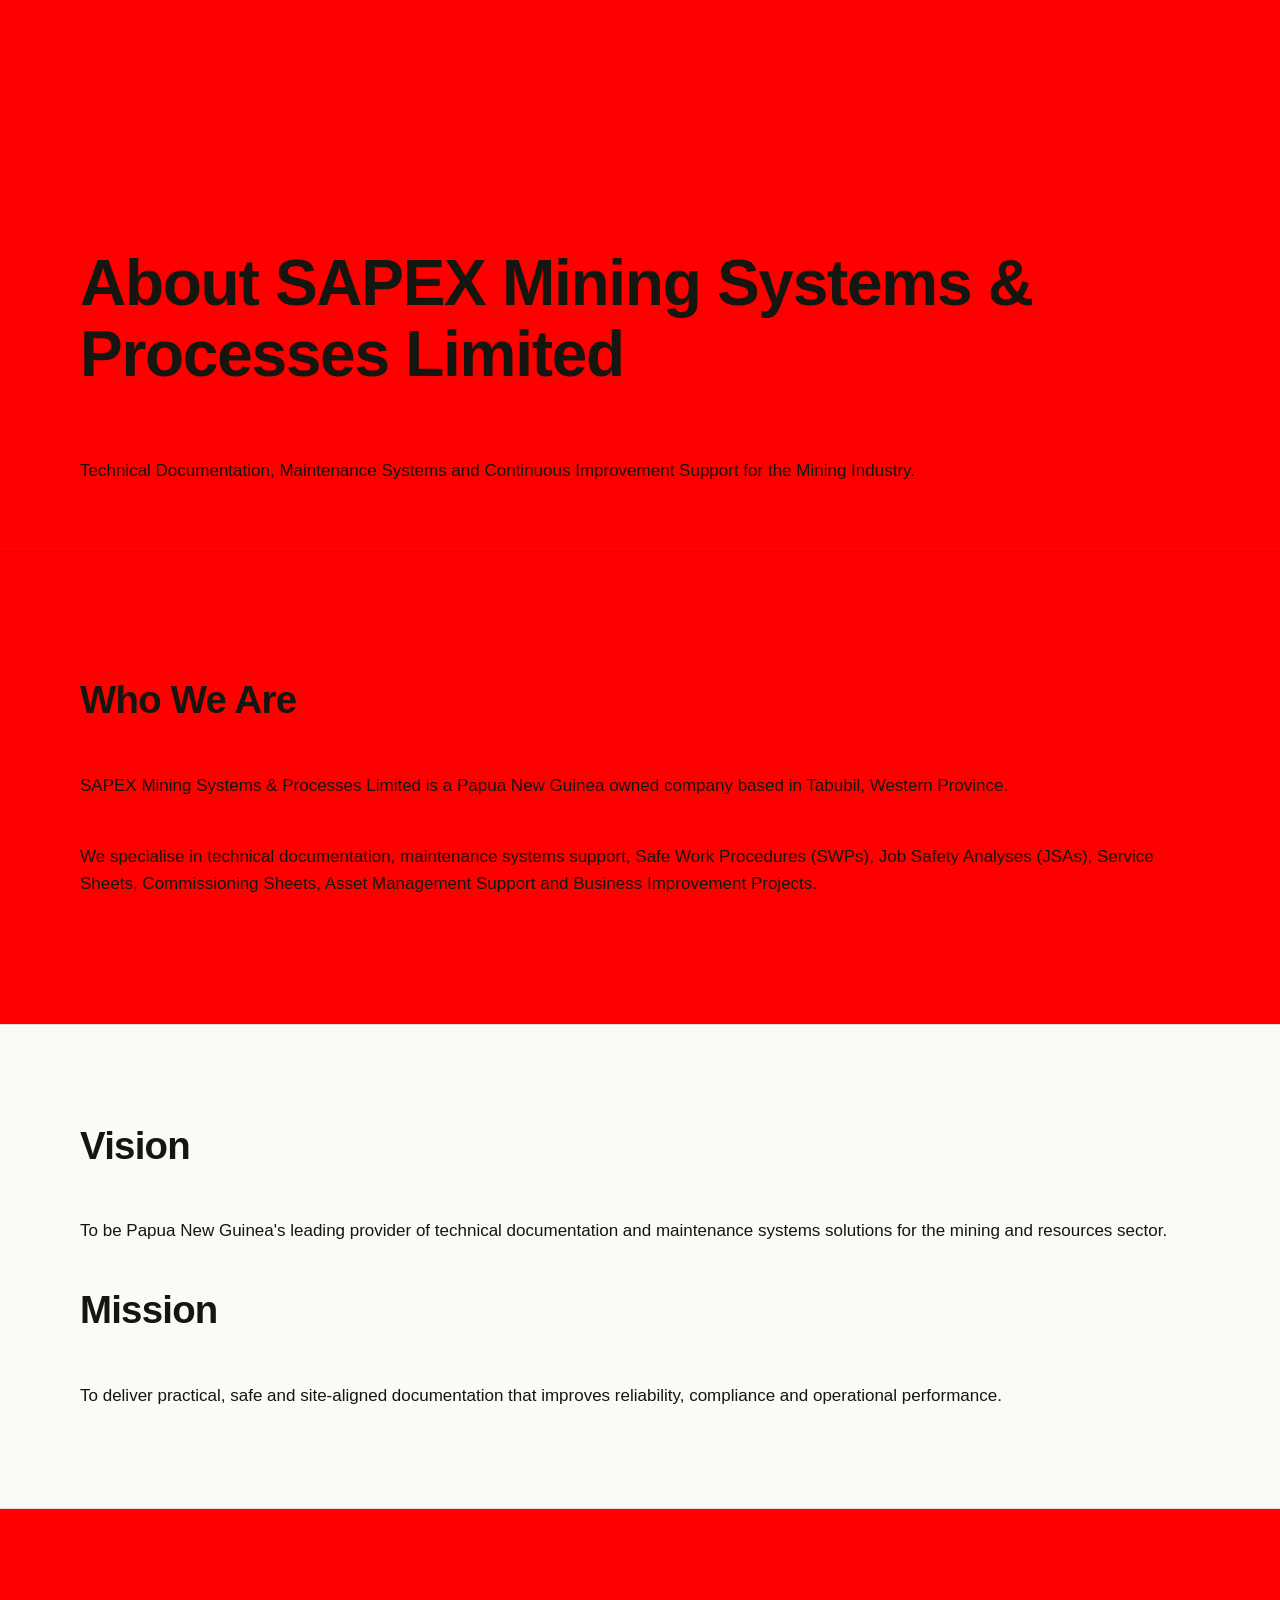
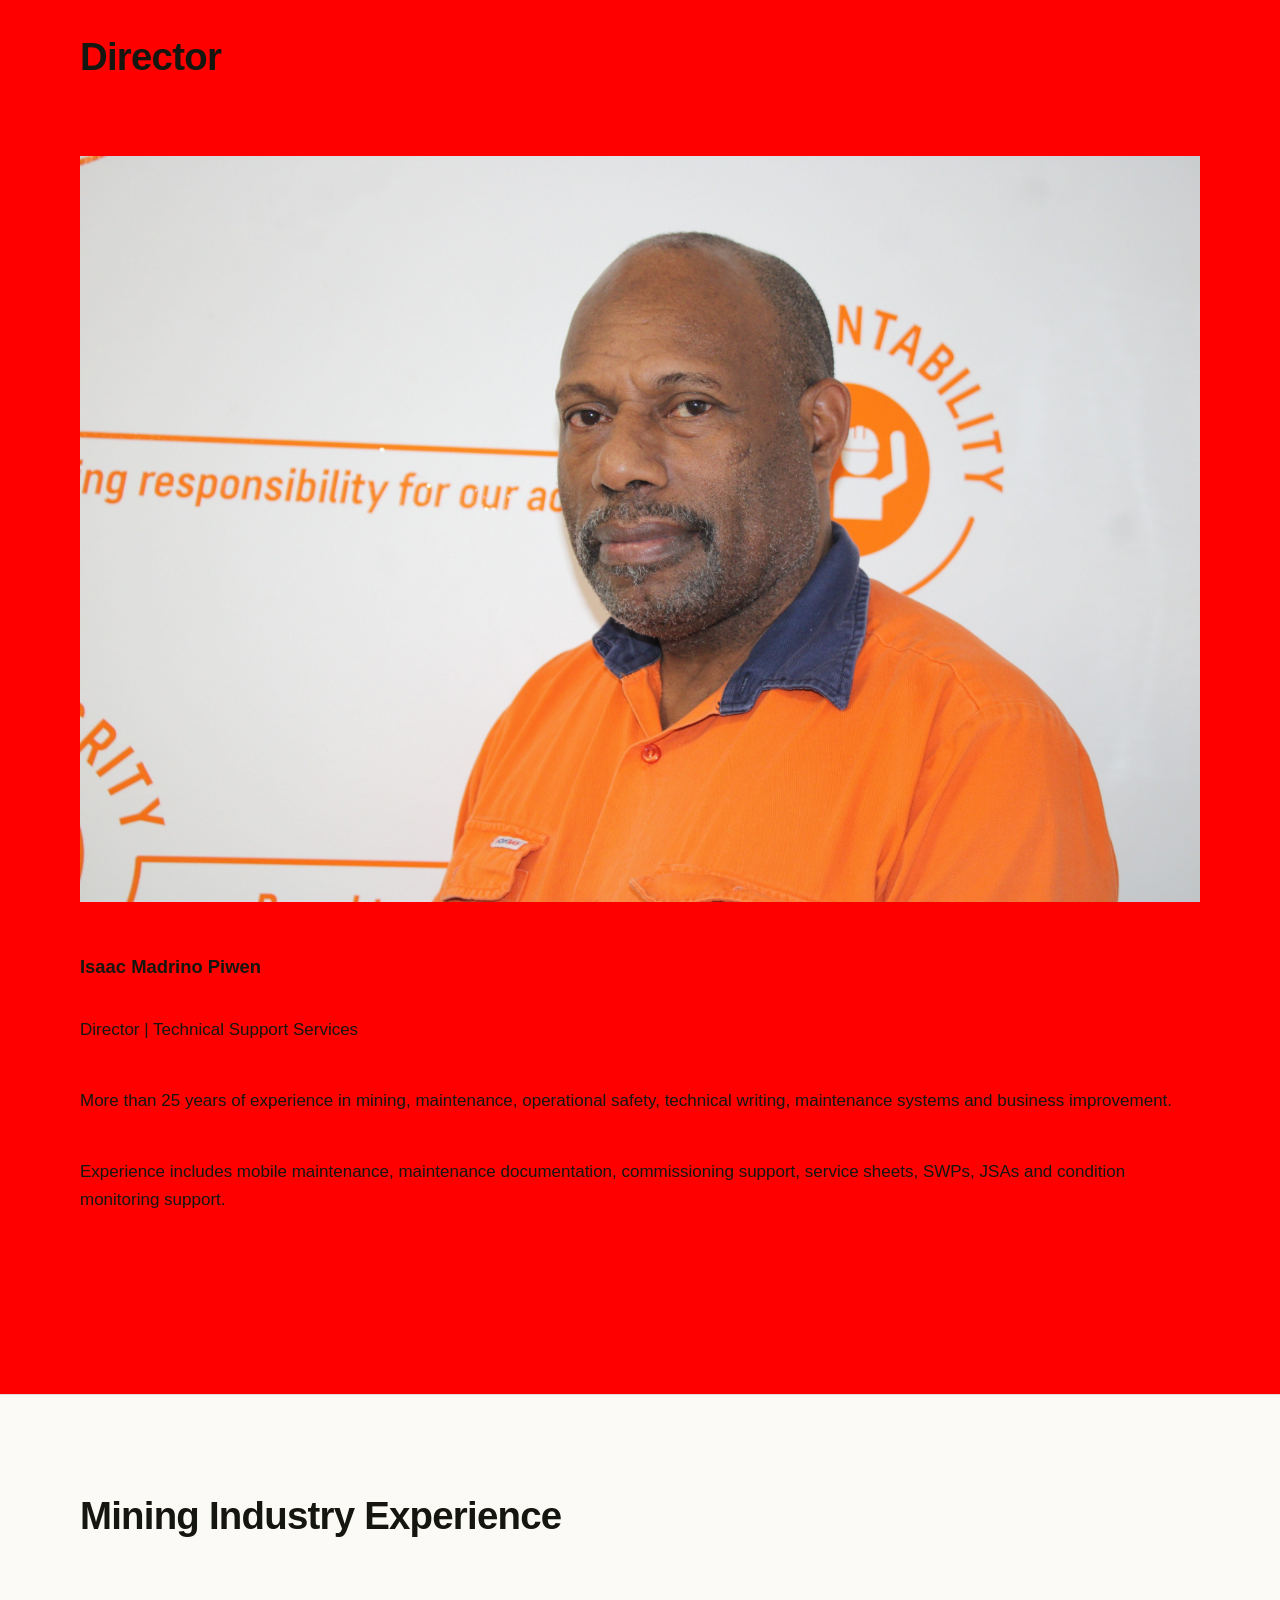
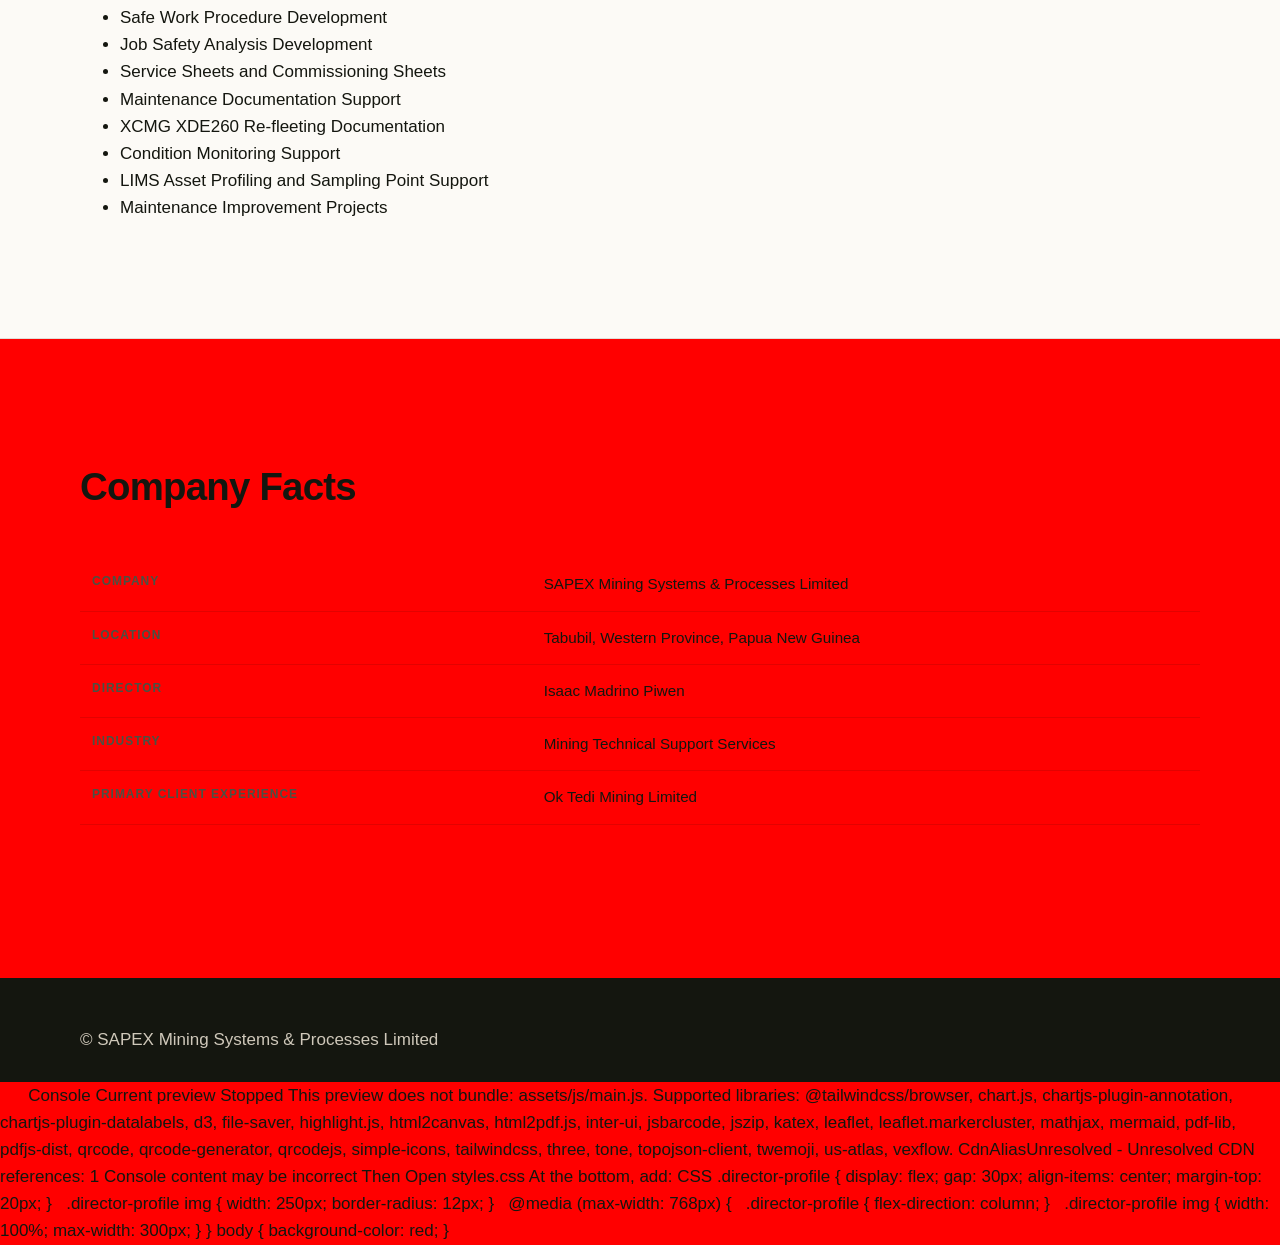
==== commit 804c8f63: "Testing deployment" ====
--- a/about.html
+++ b/about.html
@@ -11,7 +11,7 @@
 </head>
  
 <body>
- 
+ <h1 style="color:red;">TESTING</h1>
 <main>
  
 <section class="page-hero">
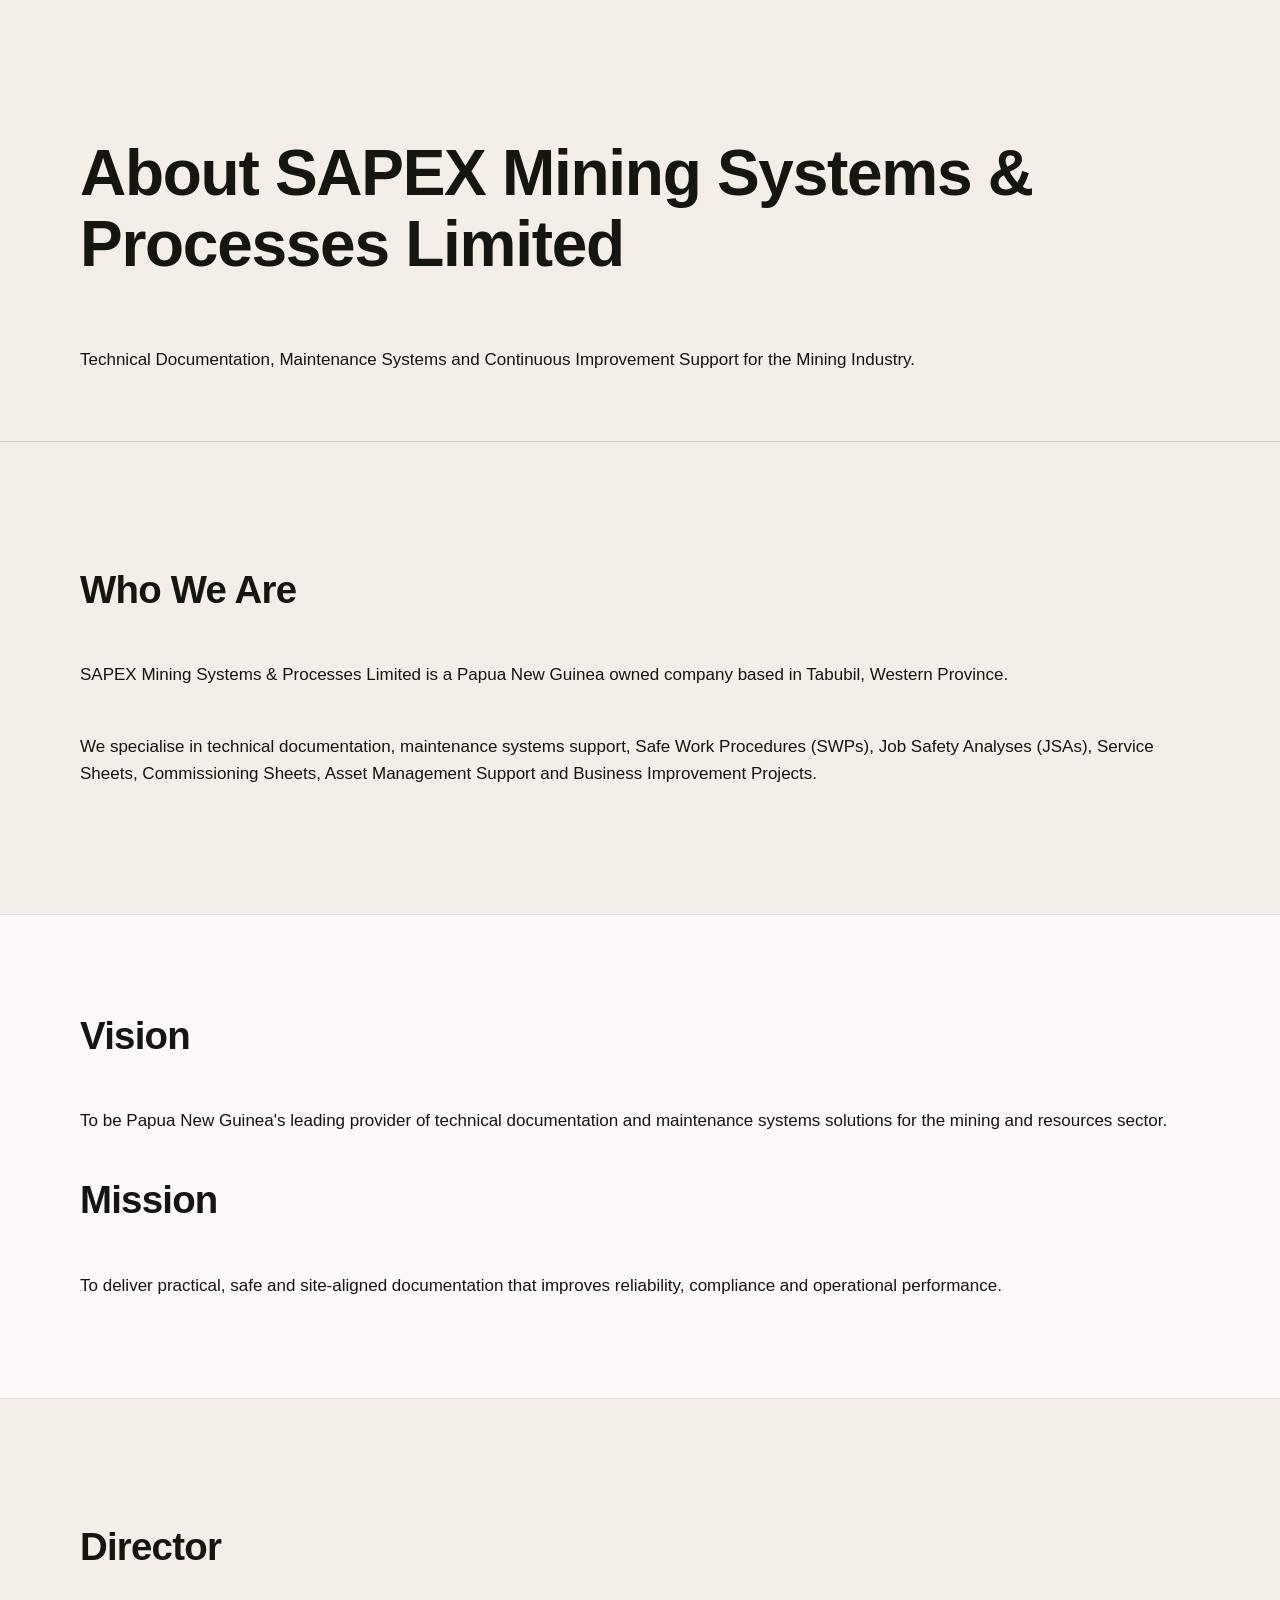
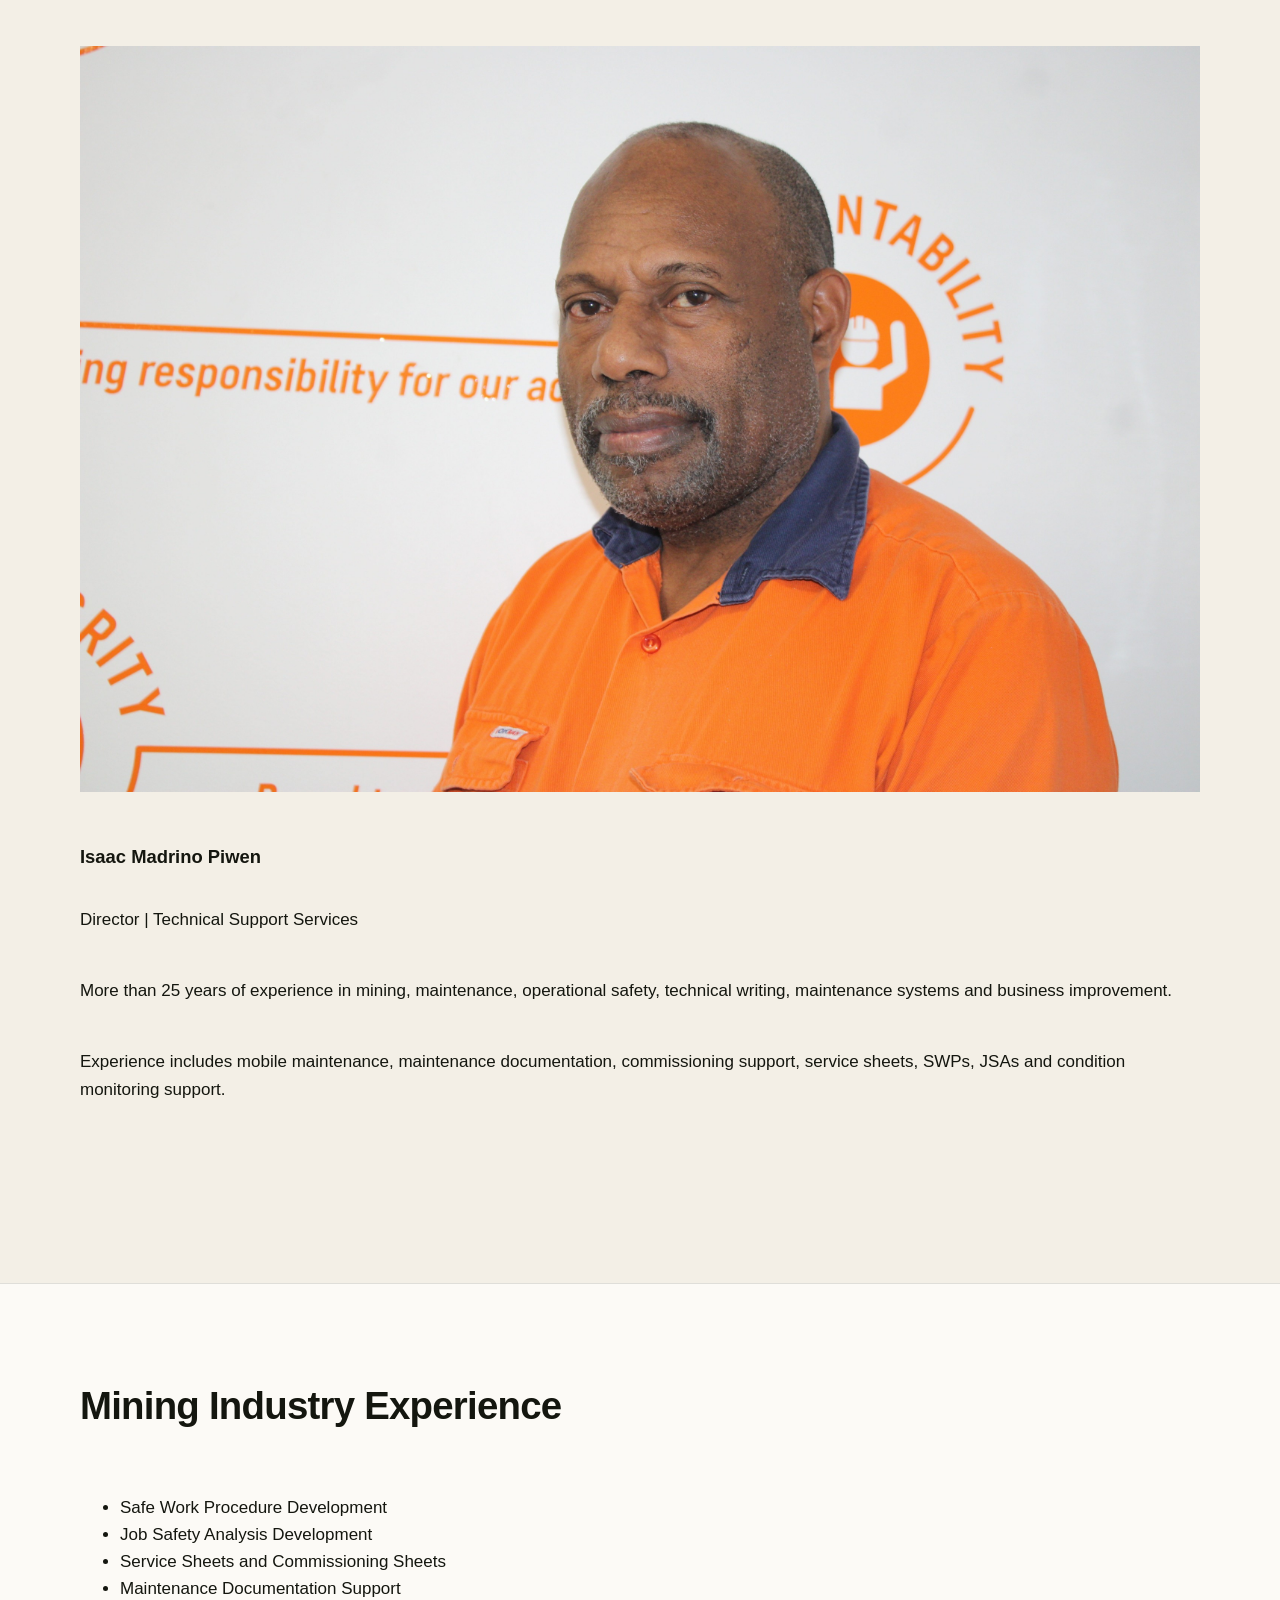
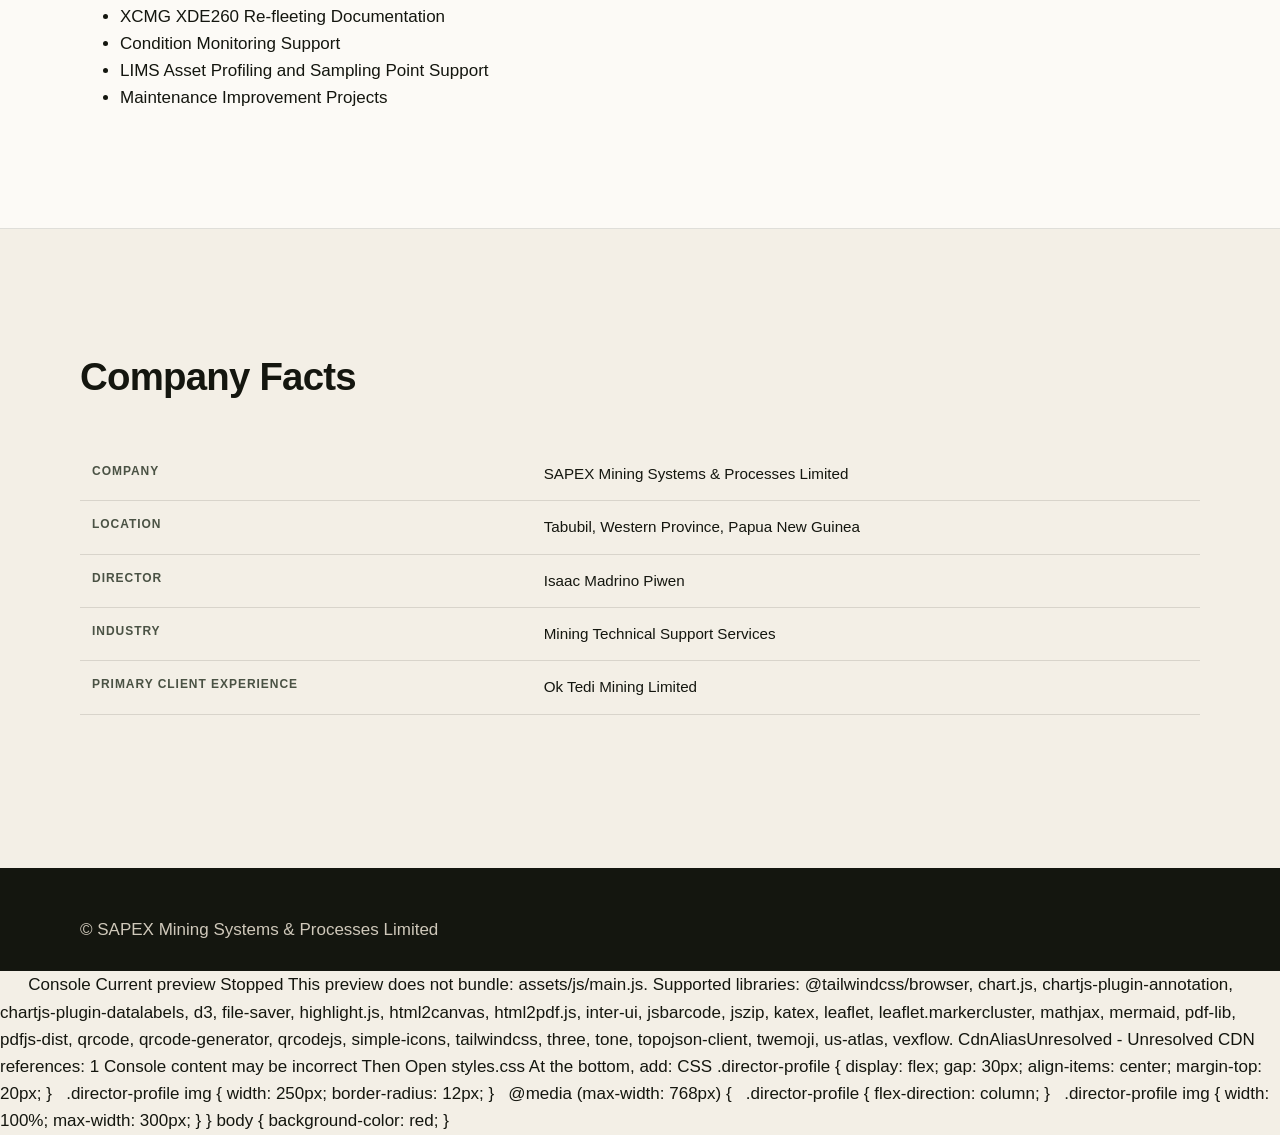
==== commit fb51713b: "Remove testing text" ====
--- a/about.html
+++ b/about.html
@@ -11,7 +11,7 @@
 </head>
  
 <body>
- <h1 style="color:red;">TESTING</h1>
+
 <main>
  
 <section class="page-hero">
--- a/assets/css/styles.css
+++ b/assets/css/styles.css
@@ -554,10 +554,4 @@
   .hero-meta {
     grid-template-columns: 1fr;
   }
-}
-body {
-    background-color: red;
-}
-body {
-    background-color: red !important;
 }
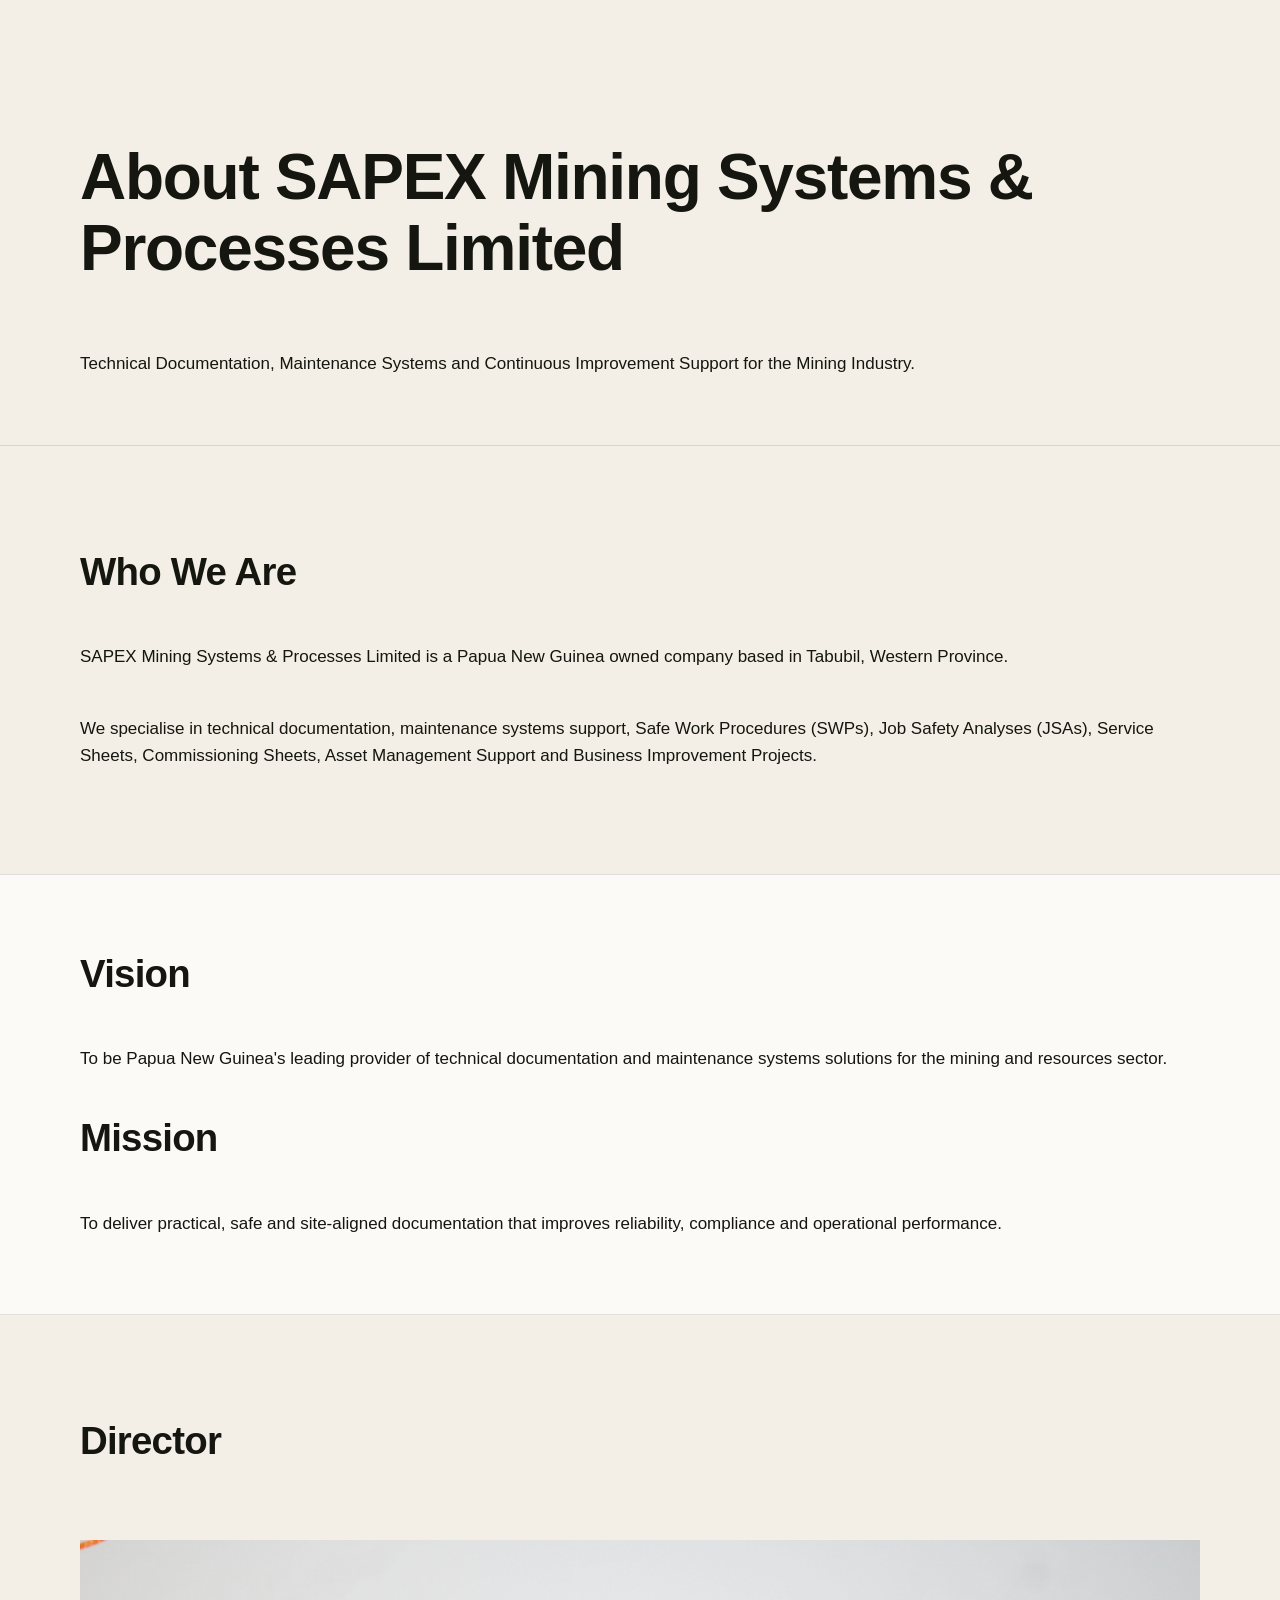
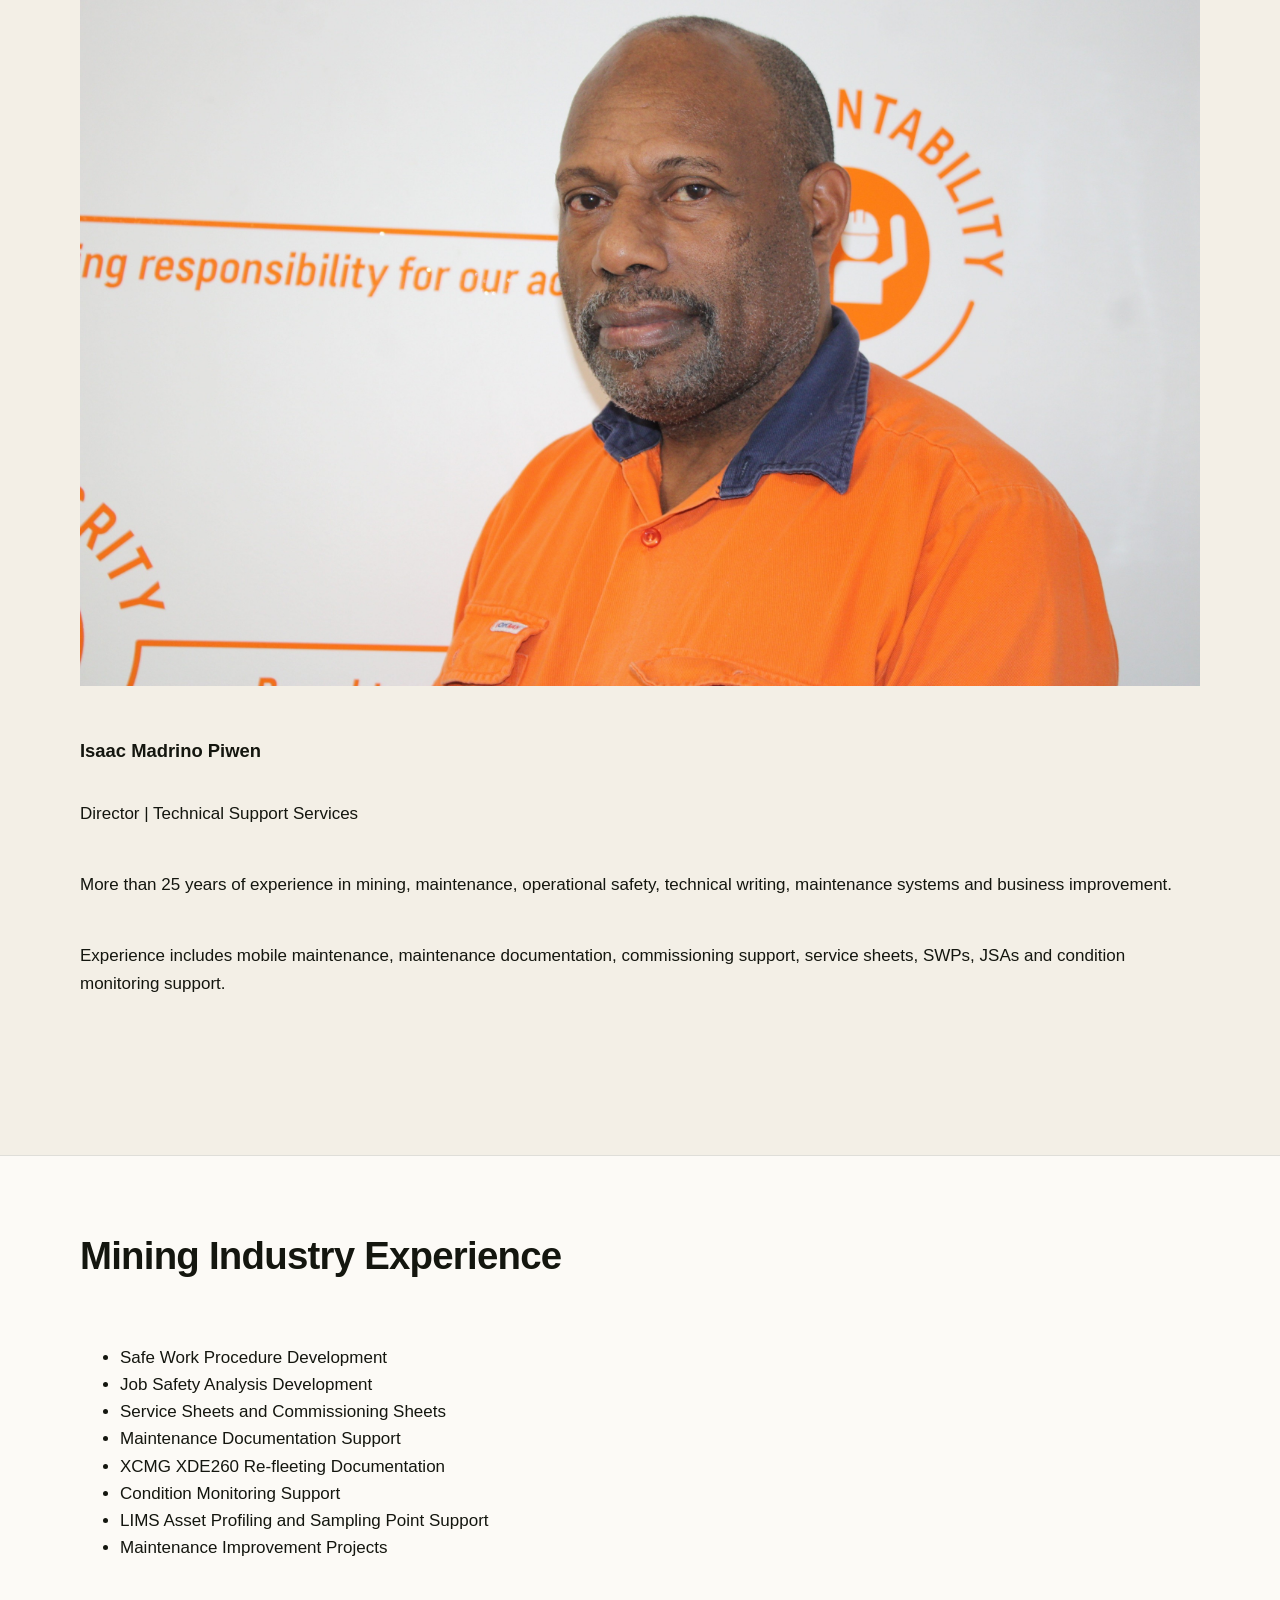
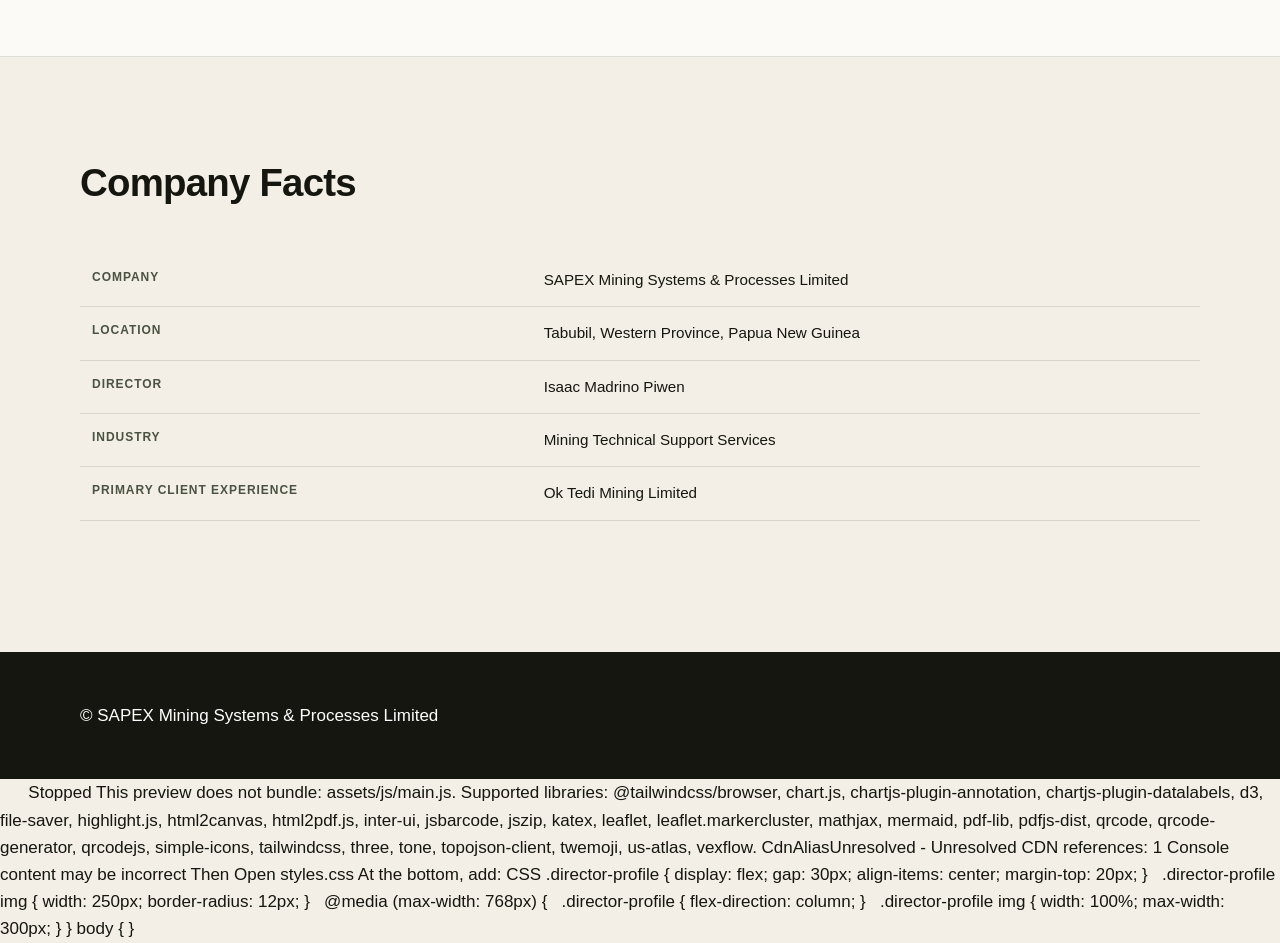
==== commit 8edf3822: "Cleaned footer" ====
--- a/about.html
+++ b/about.html
@@ -178,8 +178,6 @@
 </body>
  
 </html>
-Console
-Current preview
 Stopped
 This preview does not bundle: assets/js/main.js. Supported libraries: @tailwindcss/browser, chart.js, chartjs-plugin-annotation, chartjs-plugin-datalabels, d3, file-saver, highlight.js, html2canvas, html2pdf.js, inter-ui, jsbarcode, jszip, katex, leaflet, leaflet.markercluster, mathjax, mermaid, pdf-lib, pdfjs-dist, qrcode, qrcode-generator, qrcodejs, simple-icons, tailwindcss, three, tone, topojson-client, twemoji, us-atlas, vexflow.
 CdnAliasUnresolved - Unresolved CDN references: 1
@@ -213,5 +211,5 @@
 }
 }
 body {
-    background-color: red;
+
 }
--- a/assets/css/styles.css
+++ b/assets/css/styles.css
@@ -303,7 +303,7 @@
 
 /* Sections */
 .section {
-  padding: 72px 0;
+  padding: 50px 0;
 }
 
 .section-muted {
@@ -397,7 +397,7 @@
 }
 
 .page-hero {
-  padding: 56px 0 40px;
+  padding: 60px 0 40px;
   border-bottom: 1px solid var(--line);
 }
 
@@ -554,4 +554,35 @@
   .hero-meta {
     grid-template-columns: 1fr;
   }
+}
+.site-footer {
+    background: #14160f;
+    color: #ffffff;
+    padding: 50px 20px;
+}
+
+.footer-grid {
+    display: grid;
+    grid-template-columns: repeat(auto-fit, minmax(250px, 1fr));
+    gap: 30px;
+}
+
+.footer-grid h3 {
+    color: #b85a28;
+    margin-bottom: 10px;
+}
+
+.footer-grid ul {
+    list-style: none;
+    padding: 0;
+}
+
+.footer-grid li {
+    margin-bottom: 8px;
+}
+
+.copyright {
+    text-align: center;
+    margin-top: 20px;
+    color: #cccccc;
 }
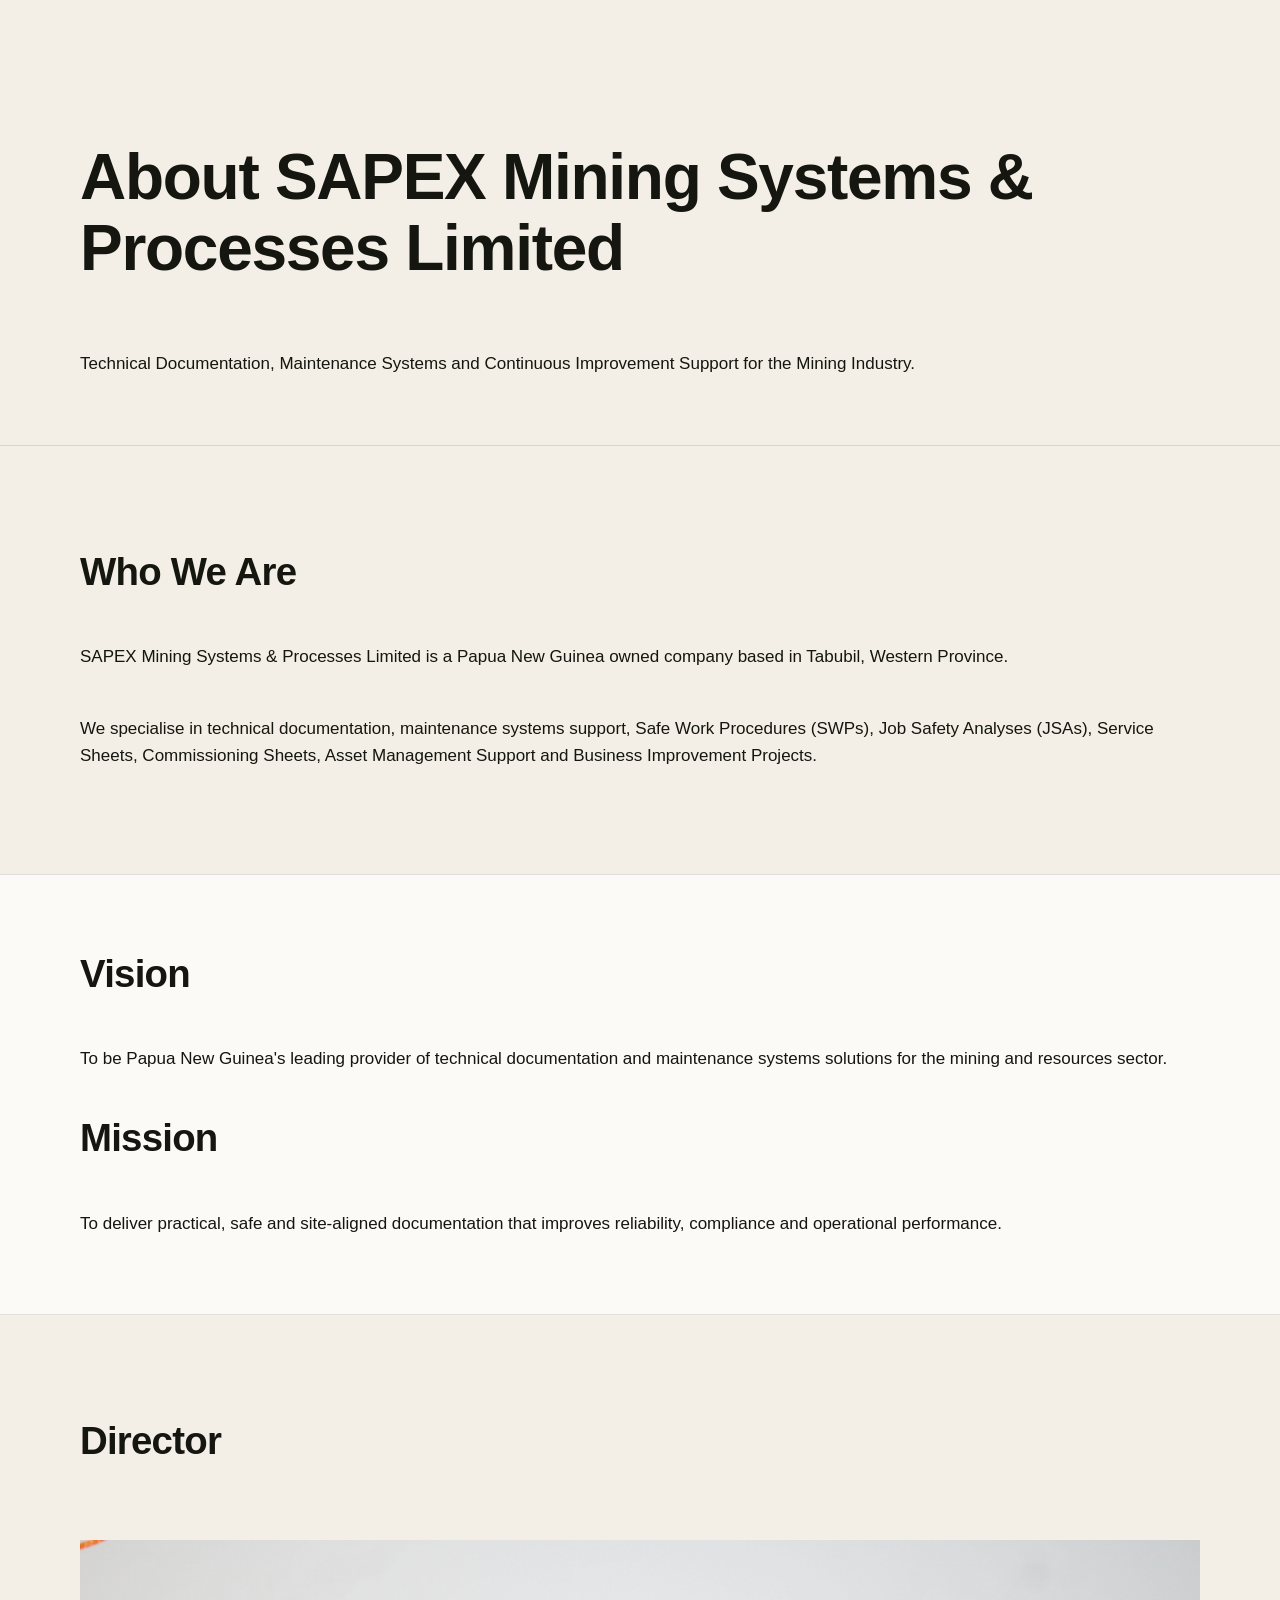
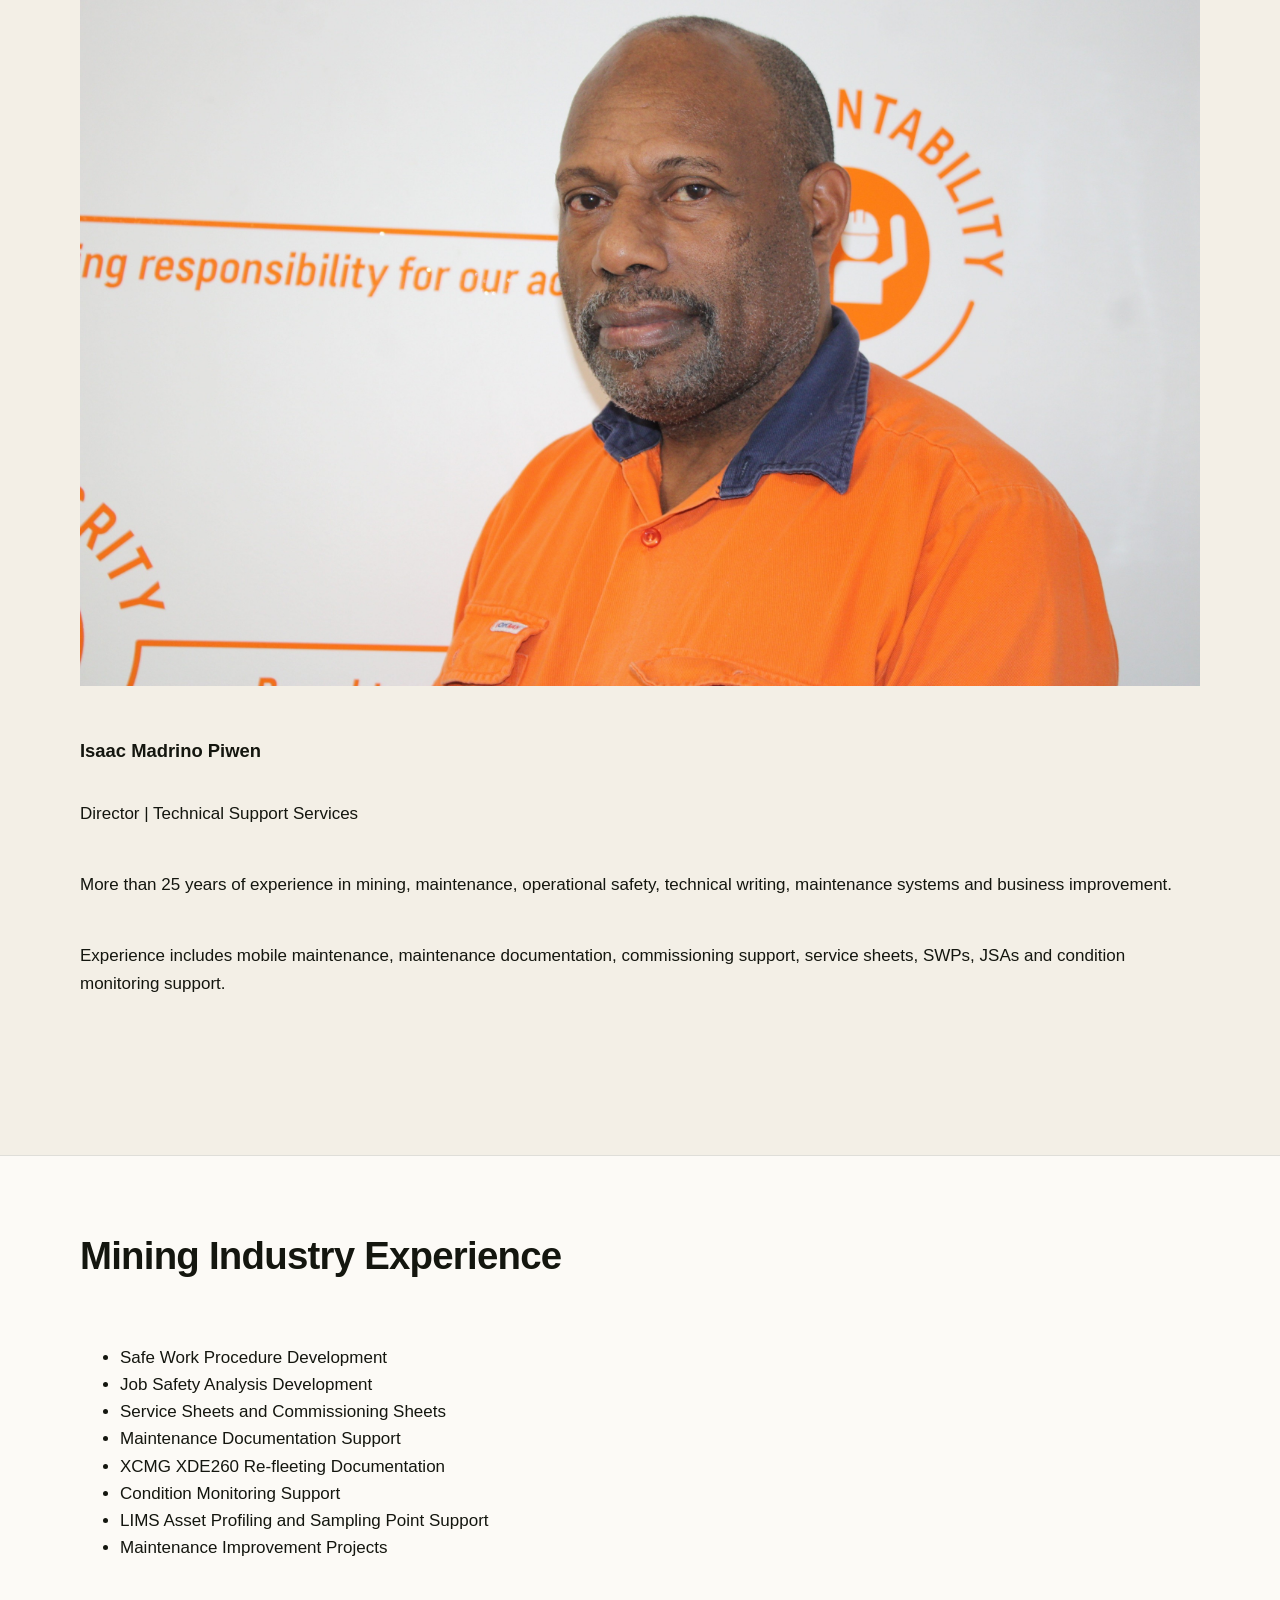
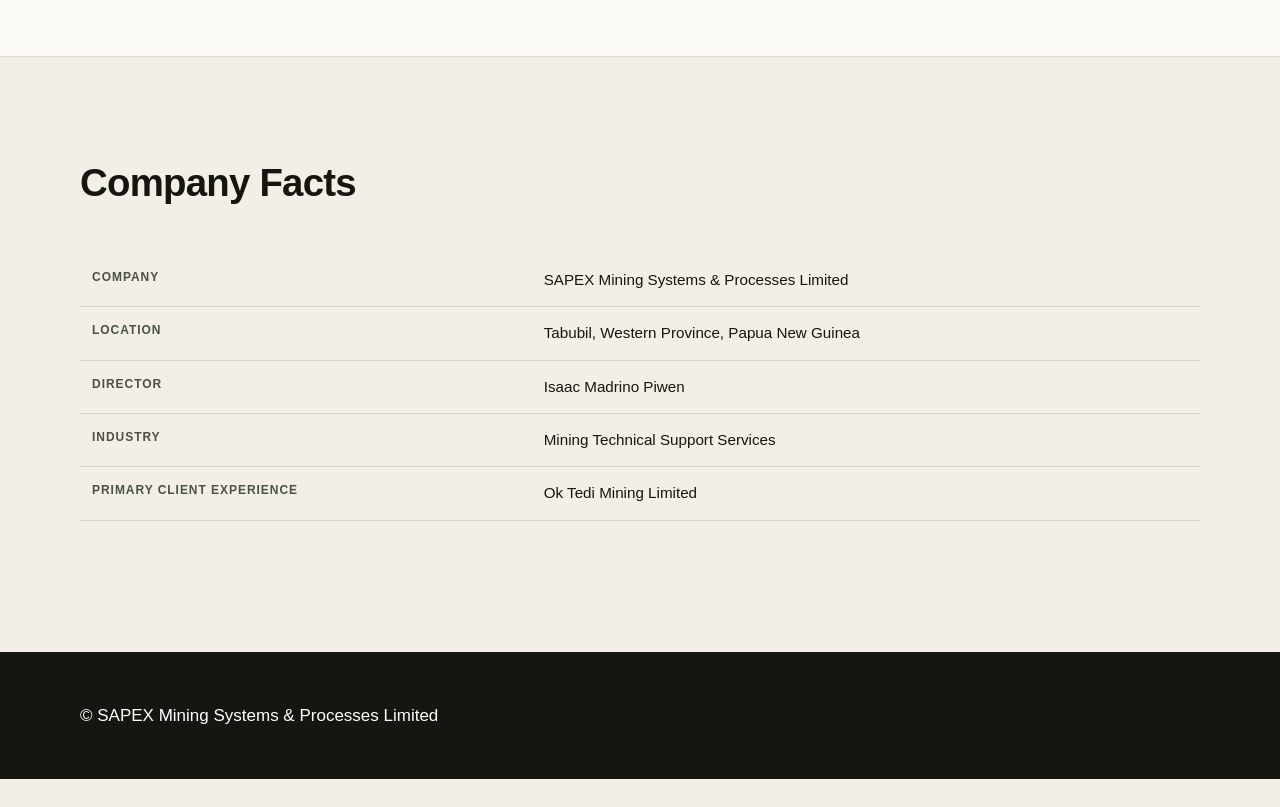
==== commit 3989e592: "Removed accidental console text from About page" ====
--- a/about.html
+++ b/about.html
@@ -178,38 +178,3 @@
 </body>
  
 </html>
-Stopped
-This preview does not bundle: assets/js/main.js. Supported libraries: @tailwindcss/browser, chart.js, chartjs-plugin-annotation, chartjs-plugin-datalabels, d3, file-saver, highlight.js, html2canvas, html2pdf.js, inter-ui, jsbarcode, jszip, katex, leaflet, leaflet.markercluster, mathjax, mermaid, pdf-lib, pdfjs-dist, qrcode, qrcode-generator, qrcodejs, simple-icons, tailwindcss, three, tone, topojson-client, twemoji, us-atlas, vexflow.
-CdnAliasUnresolved - Unresolved CDN references: 1
-Console content may be incorrect
-Then Open styles.css
-
-At the bottom, add:
-
-CSS
-.director-profile {
-display: flex;
-gap: 30px;
-align-items: center;
-margin-top: 20px;
-}
- 
-.director-profile img {
-width: 250px;
-border-radius: 12px;
-}
- 
-@media (max-width: 768px) {
- 
-.director-profile {
-flex-direction: column;
-}
- 
-.director-profile img {
-width: 100%;
-max-width: 300px;
-}
-}
-body {
-
-}
